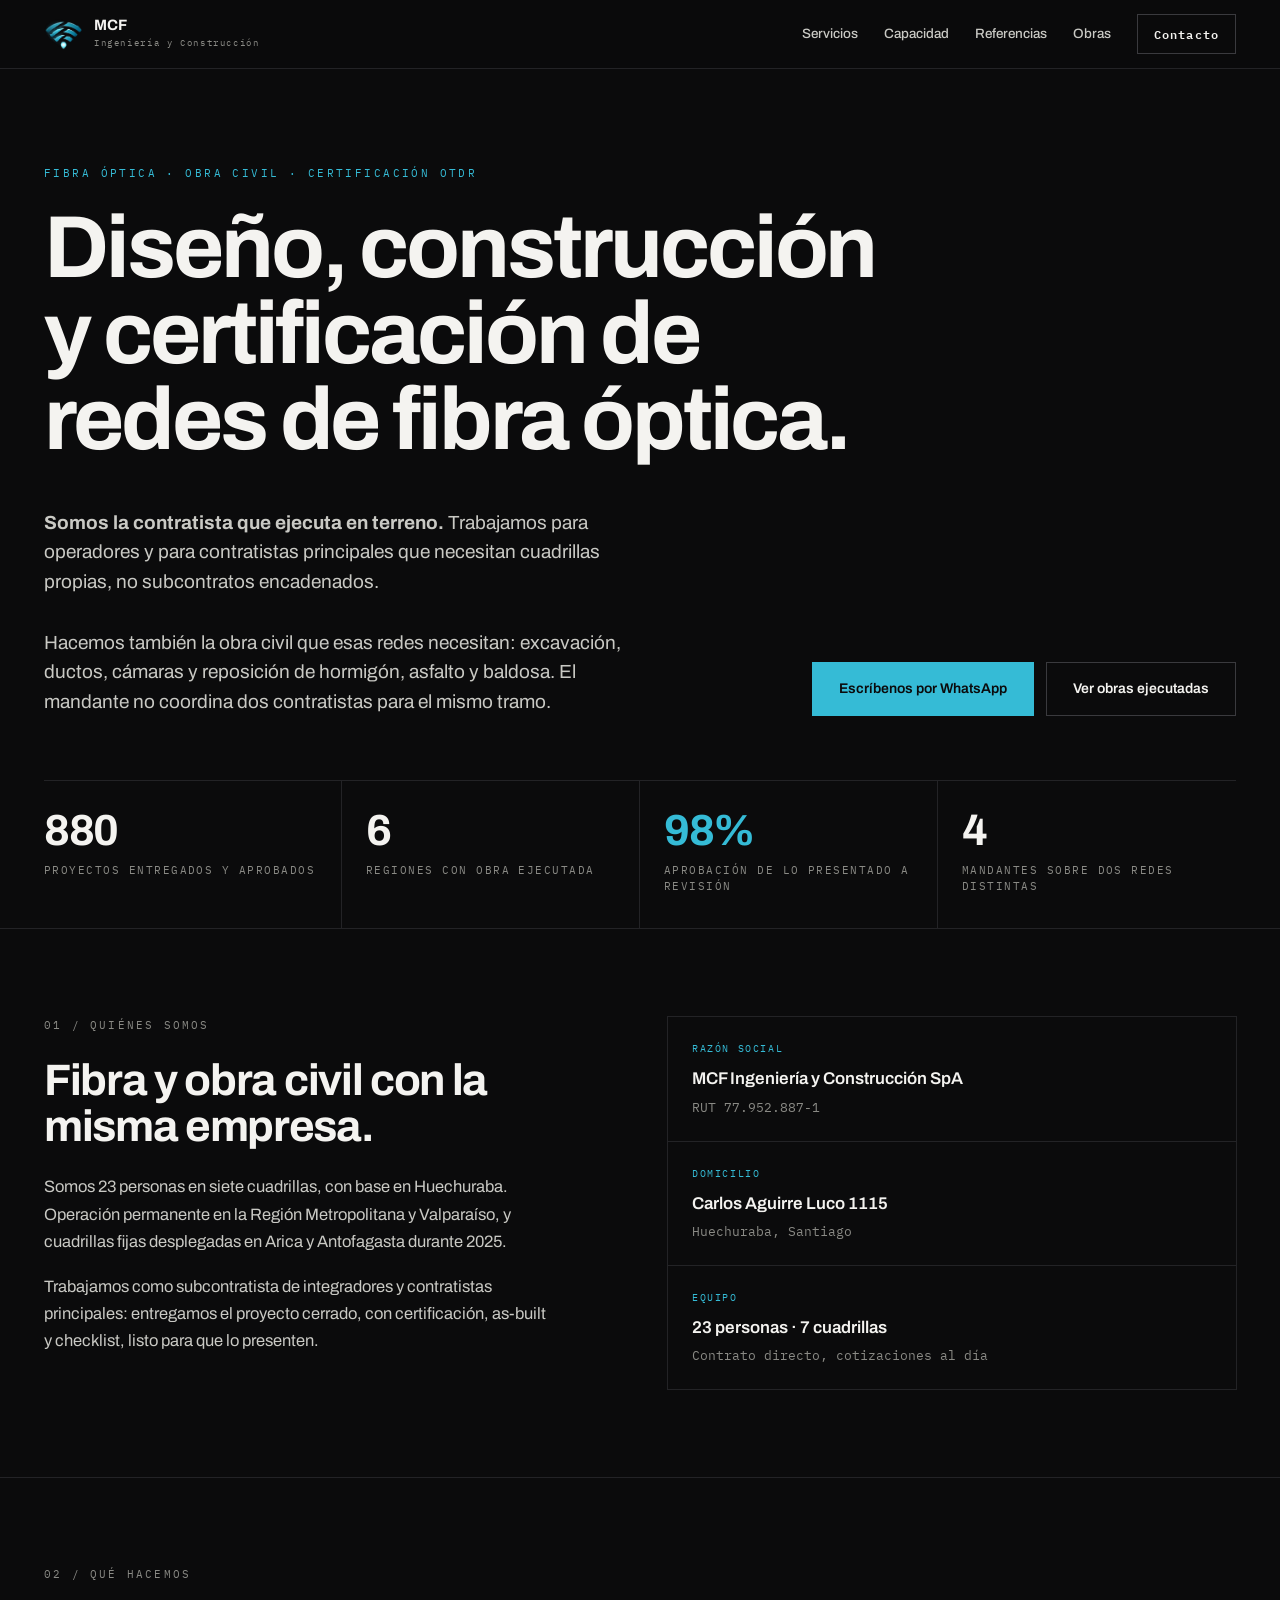
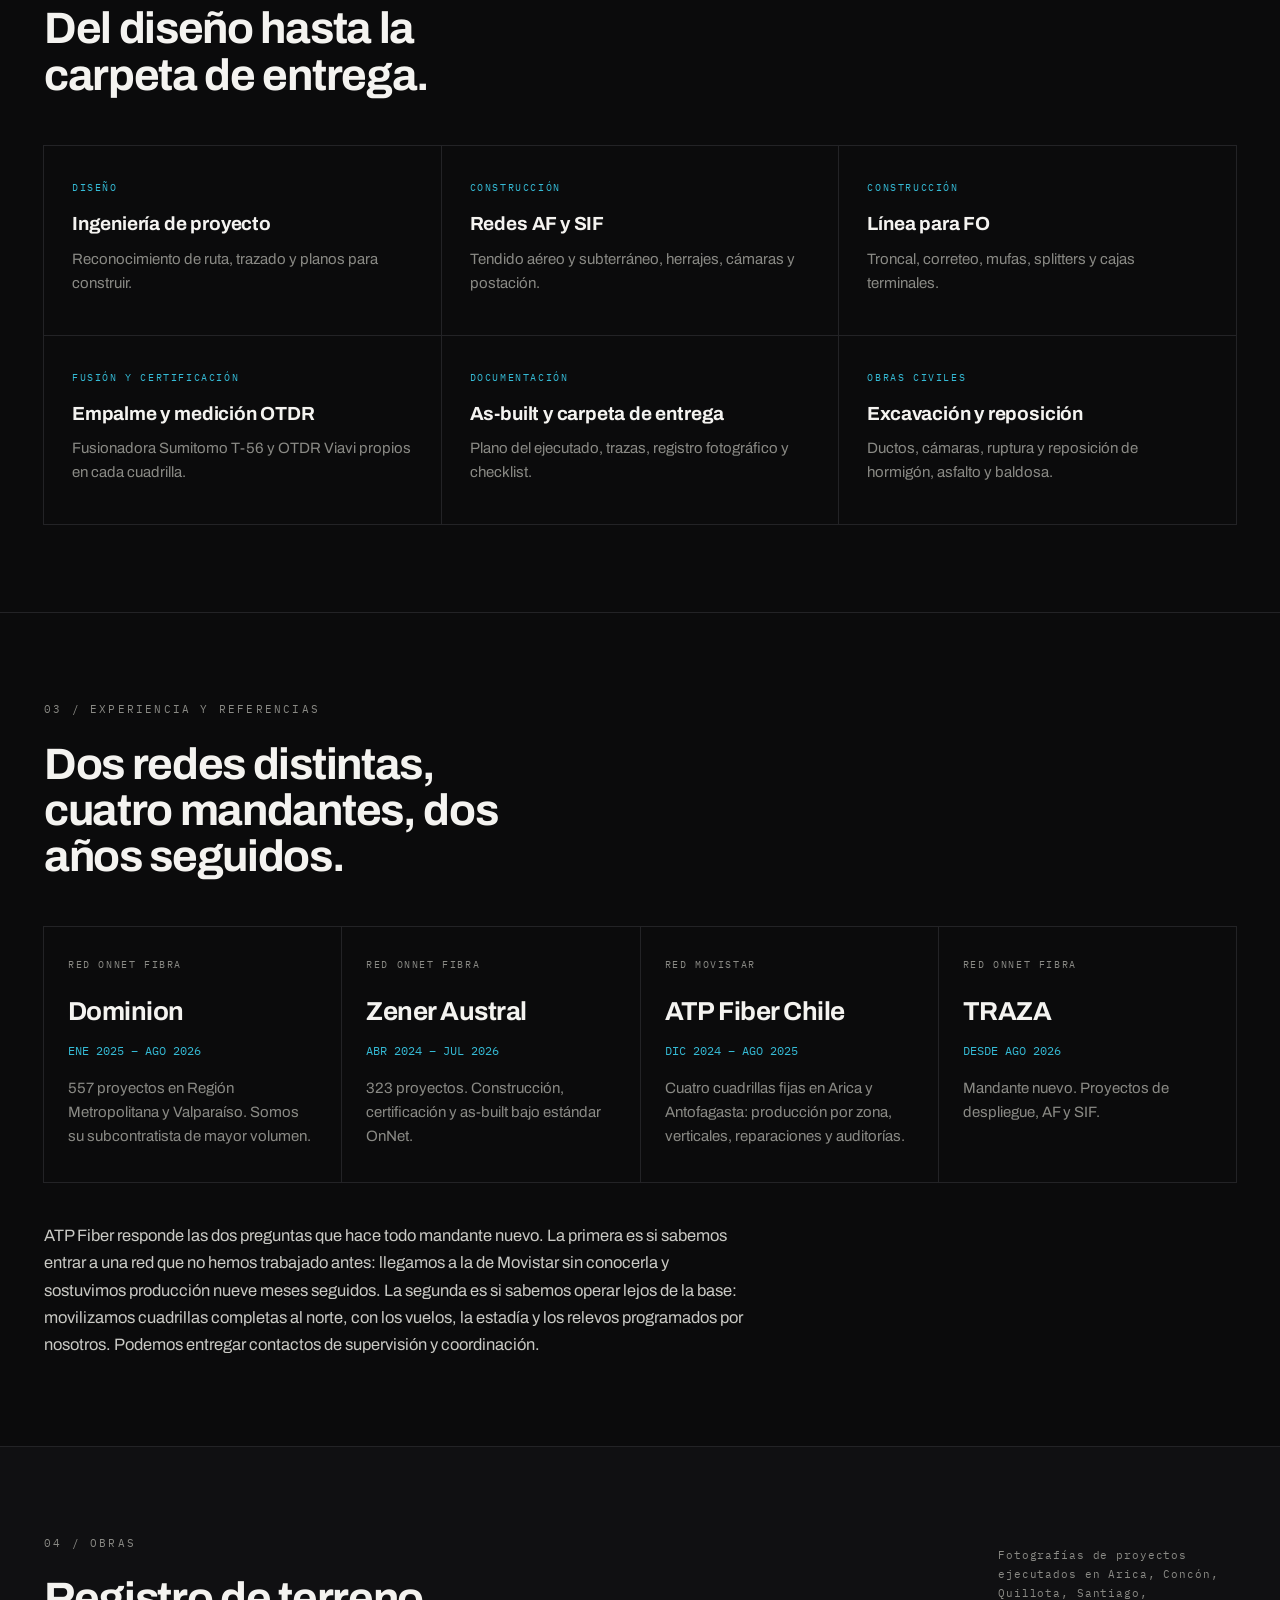
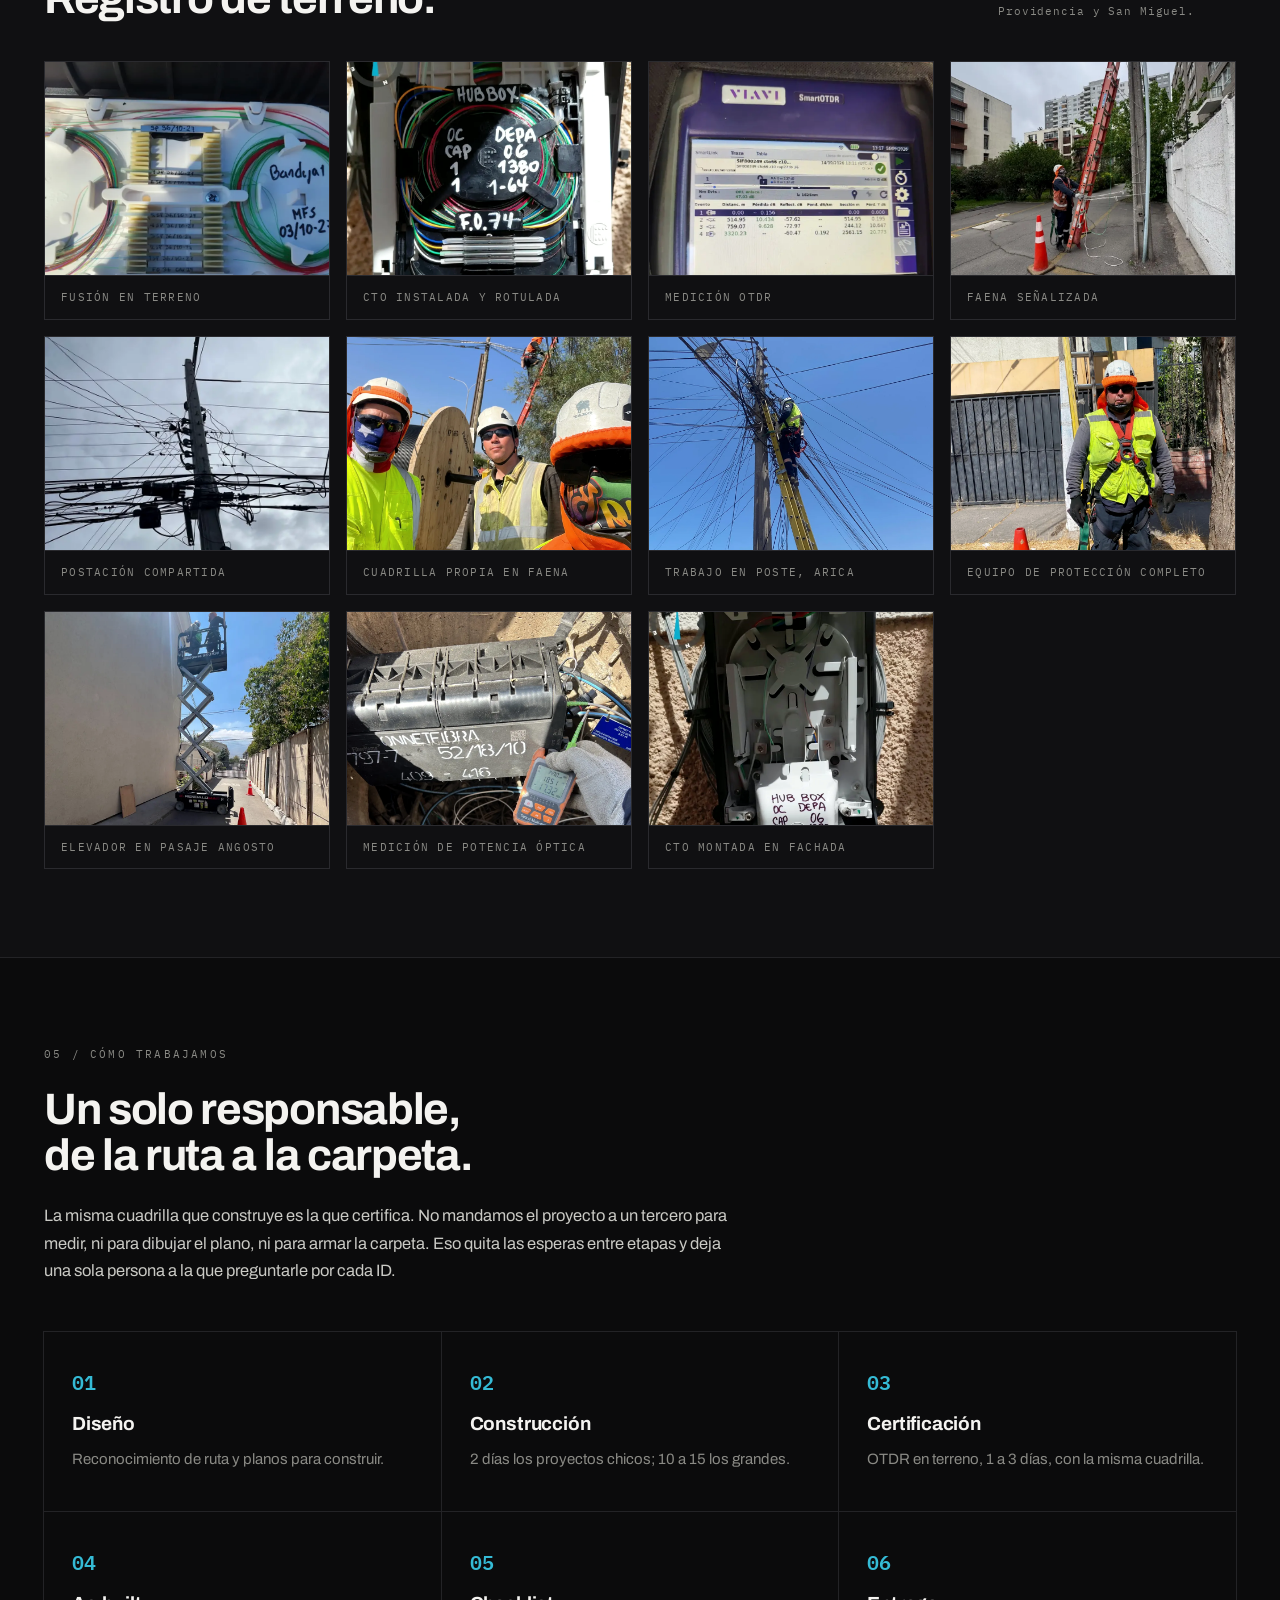
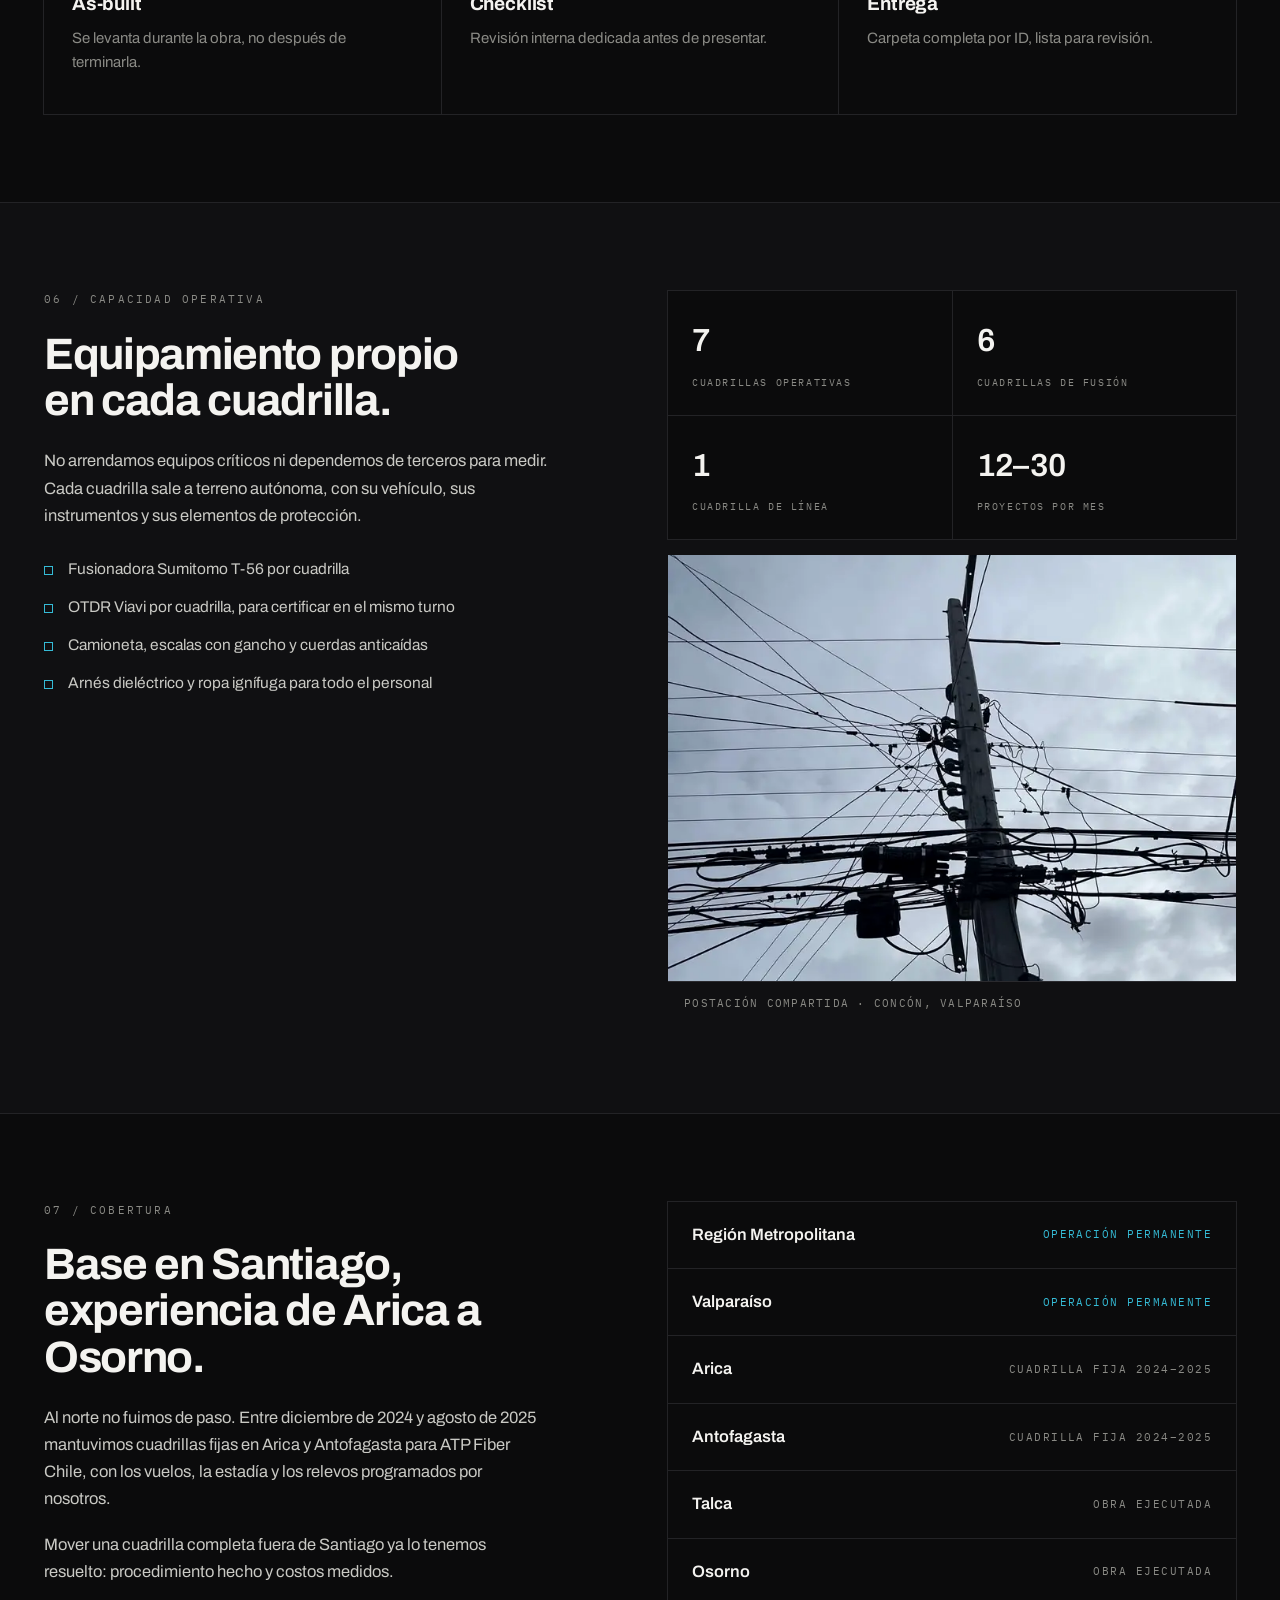
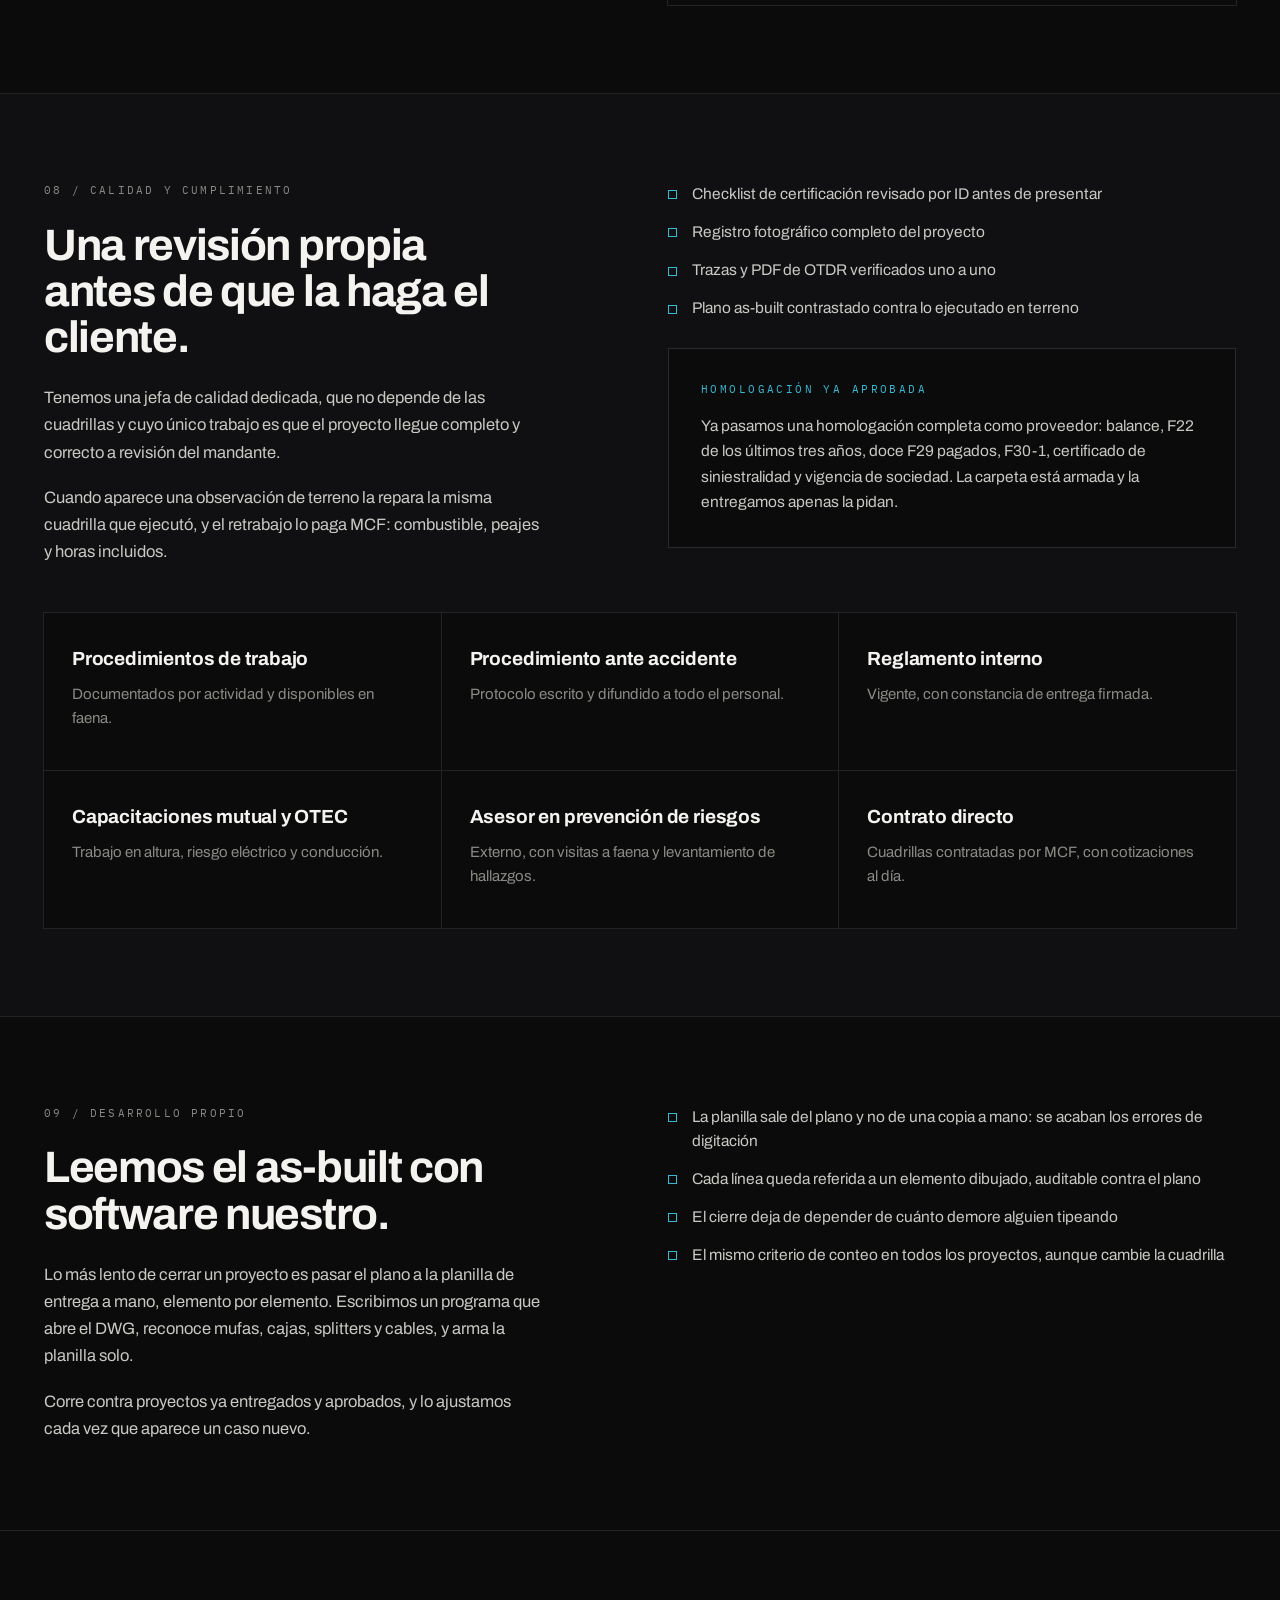
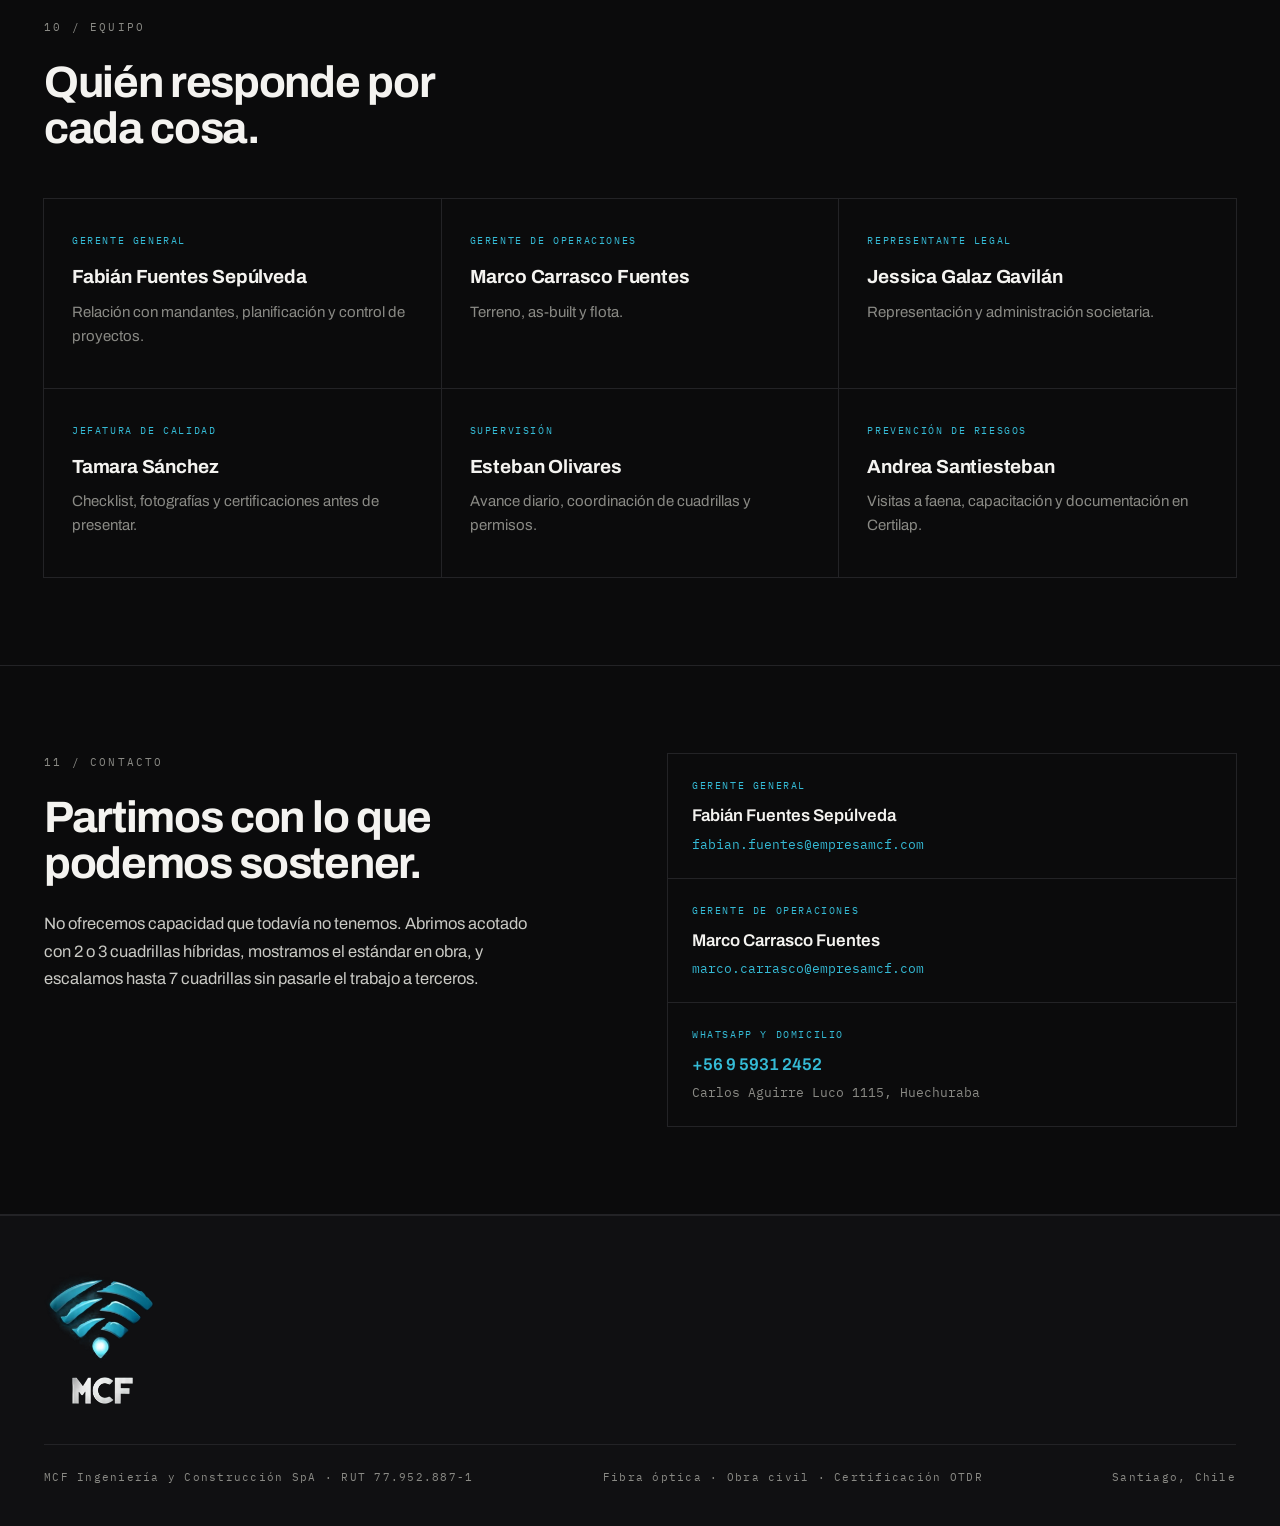
==== anterior/index.html @ 1790349b "La propuesta clara pasa a ser la portada Fabian la eligio y pidio dejarla operativa en Vercel.  - in" ====
<!DOCTYPE html>
<html lang="es-CL">
<head>
<meta charset="utf-8">
<meta name="viewport" content="width=device-width, initial-scale=1">

<title>MCF — Portada anterior (versión oscura)</title>
<meta name="description" content="Contratista de fibra óptica y obra civil en Chile. Diseño, construcción AF y SIF, certificación OTDR y as-built. 880 proyectos entregados y aprobados entre Arica y Osorno.">

<meta name="robots" content="noindex, nofollow">
<meta name="theme-color" content="#0B0B0C">

<link rel="icon" href="../img/favicon.ico" sizes="any">
<link rel="apple-touch-icon" href="../img/apple-touch-icon.png">
<link rel="preload" as="font" type="font/woff2" href="../fonts/archivo-65449f16.woff2" crossorigin>
<link rel="stylesheet" href="../css/estilo.css">

<meta property="og:type" content="website">
<meta property="og:site_name" content="MCF Ingeniería y Construcción SpA">
<meta property="og:title" content="MCF Ingeniería y Construcción SpA — Fibra óptica y obra civil">
<meta property="og:description" content="Diseño, construcción, certificación OTDR y obra civil para redes de fibra óptica. 880 proyectos entregados y aprobados.">
<!-- og:url y og:image apuntan a la direccion que de verdad responde hoy.
       Cuando empresamcf.com este en linea, cambiar estas dos por el dominio
       propio; el canonical de arriba ya apunta ahi y no se toca. -->
  <meta property="og:url" content="https://mcf-sitio-web.vercel.app/">
<meta property="og:image" content="https://mcf-sitio-web.vercel.app/img/og-portada.jpg">
<meta property="og:image:width" content="1200">
<meta property="og:image:height" content="630">
<meta property="og:locale" content="es_CL">
<meta name="twitter:card" content="summary_large_image">

<script type="application/ld+json">
{
  "@context": "https://schema.org",
  "@type": "Organization",
  "name": "MCF Ingeniería y Construcción SpA",
  "url": "https://empresamcf.com/",
  "logo": "https://empresamcf.com/img/mcf-logo.png",
  "image": "https://empresamcf.com/img/og-portada.jpg",
  "email": "fabian.fuentes@empresamcf.com",
  "telephone": "+56959312452",
  "taxID": "77.952.887-1",
  "numberOfEmployees": { "@type": "QuantitativeValue", "value": 23 },
  "address": {
    "@type": "PostalAddress",
    "streetAddress": "Carlos Aguirre Luco 1115",
    "addressLocality": "Huechuraba",
    "addressRegion": "Región Metropolitana",
    "addressCountry": "CL"
  },
  "areaServed": "Chile",
  "description": "Contratista de planta externa: diseño, construcción AF y SIF, fusión y certificación OTDR, as-built y obras civiles para redes de fibra óptica."
}
</script>
</head>
<body>

<header class="barra">
  <div class="env">
    <a class="marca" href="#top">
      <picture>
        <source srcset="../img/mcf-simbolo.webp" type="image/webp">
        <img src="../img/mcf-simbolo.png" alt="" width="38" height="38">
      </picture>
      <span>
        <b>MCF</b>
        <i>Ingeniería y Construcción</i>
      </span>
    </a>
    <button class="abrir-menu" id="btn-menu" aria-expanded="false" aria-controls="menu">Menú</button>
    <nav class="menu" id="menu">
      <a href="#servicios">Servicios</a>
      <a href="#capacidad">Capacidad</a>
      <a href="#referencias">Referencias</a>
      <a href="#obras">Obras</a>
      <a class="cta" href="#contacto">Contacto</a>
    </nav>
  </div>
</header>

<main>

  <!-- ============ PORTADA ============ -->
  <section class="seccion portada" id="top">
    <div class="env">
      <span class="eyebrow acento">Fibra óptica · Obra civil · Certificación OTDR</span>
      <h1>Diseño, construcción y certificación de redes de fibra óptica.</h1>

      <div class="bajada">
        <p><b>Somos la contratista que ejecuta en terreno.</b> Trabajamos para operadores y para contratistas principales que necesitan cuadrillas propias, no subcontratos encadenados.</p>
        <p>Hacemos también la obra civil que esas redes necesitan: excavación, ductos, cámaras y reposición de hormigón, asfalto y baldosa. El mandante no coordina dos contratistas para el mismo tramo.</p>
        <div class="acciones">
          <a class="boton lleno" href="https://wa.me/56959312452?text=Hola%2C%20escribo%20desde%20el%20sitio%20de%20MCF.%20Quiero%20consultar%20por%20disponibilidad%20de%20cuadrillas." rel="noopener">Escríbenos por WhatsApp</a>
          <a class="boton" href="#obras">Ver obras ejecutadas</a>
        </div>
      </div>

      <div class="cifras">
        <div>
          <b>880</b>
          <small>Proyectos entregados y aprobados</small>
        </div>
        <div>
          <b>6</b>
          <small>Regiones con obra ejecutada</small>
        </div>
        <div>
          <b class="acento">98%</b>
          <small>Aprobación de lo presentado a revisión</small>
        </div>
        <div>
          <b>4</b>
          <small>Mandantes sobre dos redes distintas</small>
        </div>
      </div>
    </div>
  </section>

  <!-- ============ 01 QUIÉNES SOMOS ============ -->
  <section class="seccion" id="quienes">
    <div class="env dos-col">
      <div>
        <span class="eyebrow">01 / Quiénes somos</span>
        <h2>Fibra y obra civil con la misma empresa.</h2>
        <p style="margin-top:24px">Somos 23 personas en siete cuadrillas, con base en Huechuraba. Operación permanente en la Región Metropolitana y Valparaíso, y cuadrillas fijas desplegadas en Arica y Antofagasta durante 2025.</p>
        <p>Trabajamos como subcontratista de integradores y contratistas principales: entregamos el proyecto cerrado, con certificación, as-built y checklist, listo para que lo presenten.</p>
      </div>
      <div class="fichas">
        <div>
          <span class="rot">Razón social</span>
          <div class="fuerte">MCF Ingeniería y Construcción SpA</div>
          <div class="tenue">RUT 77.952.887-1</div>
        </div>
        <div>
          <span class="rot">Domicilio</span>
          <div class="fuerte">Carlos Aguirre Luco 1115</div>
          <div class="tenue">Huechuraba, Santiago</div>
        </div>
        <div>
          <span class="rot">Equipo</span>
          <div class="fuerte">23 personas · 7 cuadrillas</div>
          <div class="tenue">Contrato directo, cotizaciones al día</div>
        </div>
      </div>
    </div>
  </section>

  <!-- ============ 02 QUÉ HACEMOS ============ -->
  <section class="seccion" id="servicios">
    <div class="env">
      <span class="eyebrow">02 / Qué hacemos</span>
      <h2 style="margin-bottom:48px">Del diseño hasta la carpeta de entrega.</h2>
      <div class="fichas c3">
        <article class="tarjeta">
          <span class="tag">Diseño</span>
          <h3>Ingeniería de proyecto</h3>
          <p>Reconocimiento de ruta, trazado y planos para construir.</p>
        </article>
        <article class="tarjeta">
          <span class="tag">Construcción</span>
          <h3>Redes AF y SIF</h3>
          <p>Tendido aéreo y subterráneo, herrajes, cámaras y postación.</p>
        </article>
        <article class="tarjeta">
          <span class="tag">Construcción</span>
          <h3>Línea para FO</h3>
          <p>Troncal, correteo, mufas, splitters y cajas terminales.</p>
        </article>
        <article class="tarjeta">
          <span class="tag">Fusión y certificación</span>
          <h3>Empalme y medición OTDR</h3>
          <p>Fusionadora Sumitomo T-56 y OTDR Viavi propios en cada cuadrilla.</p>
        </article>
        <article class="tarjeta">
          <span class="tag">Documentación</span>
          <h3>As-built y carpeta de entrega</h3>
          <p>Plano del ejecutado, trazas, registro fotográfico y checklist.</p>
        </article>
        <article class="tarjeta">
          <span class="tag">Obras civiles</span>
          <h3>Excavación y reposición</h3>
          <p>Ductos, cámaras, ruptura y reposición de hormigón, asfalto y baldosa.</p>
        </article>
      </div>
    </div>
  </section>

<section class="seccion referencias" id="referencias">
    <div class="env">
      <span class="eyebrow">03 / Experiencia y referencias</span>
      <h2 style="margin-bottom:48px">Dos redes distintas, cuatro mandantes, dos años seguidos.</h2>

      <div class="fichas c2" style="margin-bottom:40px">
        <article class="tarjeta">
          <span class="red">Red OnNet Fibra</span>
          <div class="nombre">Dominion</div>
          <div class="periodo">ENE 2025 – AGO 2026</div>
          <p>557 proyectos en Región Metropolitana y Valparaíso. Somos su subcontratista de mayor volumen.</p>
        </article>
        <article class="tarjeta">
          <span class="red">Red OnNet Fibra</span>
          <div class="nombre">Zener Austral</div>
          <div class="periodo">ABR 2024 – JUL 2026</div>
          <p>323 proyectos. Construcción, certificación y as-built bajo estándar OnNet.</p>
        </article>
        <article class="tarjeta">
          <span class="red">Red Movistar</span>
          <div class="nombre">ATP Fiber Chile</div>
          <div class="periodo">DIC 2024 – AGO 2025</div>
          <p>Cuatro cuadrillas fijas en Arica y Antofagasta: producción por zona, verticales, reparaciones y auditorías.</p>
        </article>
        <article class="tarjeta">
          <span class="red">Red OnNet Fibra</span>
          <div class="nombre">TRAZA</div>
          <div class="periodo">DESDE AGO 2026</div>
          <p>Mandante nuevo. Proyectos de despliegue, AF y SIF.</p>
        </article>
      </div>

      <p class="ancha">ATP Fiber responde las dos preguntas que hace todo mandante nuevo. La primera es si sabemos entrar a una red que no hemos trabajado antes: llegamos a la de Movistar sin conocerla y sostuvimos producción nueve meses seguidos. La segunda es si sabemos operar lejos de la base: movilizamos cuadrillas completas al norte, con los vuelos, la estadía y los relevos programados por nosotros. Podemos entregar contactos de supervisión y coordinación.</p>
    </div>
  </section>

<section class="seccion tono" id="obras">
    <div class="env">
      <div class="cab-obras">
        <div>
          <span class="eyebrow">04 / Obras</span>
          <h2 style="margin:0">Registro de terreno.</h2>
        </div>
        <p style="font-family:var(--mono);font-size:11px;letter-spacing:.08em;color:var(--tinta-3);max-width:34ch;margin:0;line-height:1.7">Fotografías de proyectos ejecutados en Arica, Concón, Quillota, Santiago, Providencia y San Miguel.</p>
      </div>

      <div class="galeria">
        <figure>
          <picture>
            <source srcset="../img/obra/empalme.webp" type="image/webp">
            <img src="../img/obra/empalme.jpg" width="1280" height="638" loading="lazy"
                 alt="Bandeja de empalme abierta con las fibras ordenadas y cada puerto rotulado">
          </picture>
          <figcaption>Fusión en terreno</figcaption>
        </figure>
        <figure>
          <picture>
            <source srcset="../img/obra/cto.webp" type="image/webp">
            <img src="../img/obra/cto.jpg" width="900" height="870" loading="lazy"
                 alt="Caja terminal óptica abierta con las fibras de colores peinadas y los puertos identificados">
          </picture>
          <figcaption>CTO instalada y rotulada</figcaption>
        </figure>
        <figure>
          <picture>
            <source srcset="../img/obra/otdr.webp" type="image/webp">
            <img src="../img/obra/otdr.jpg" width="880" height="874" loading="lazy"
                 alt="Pantalla del OTDR con la traza del enlace y la tabla de eventos de la medición">
          </picture>
          <figcaption>Medición OTDR</figcaption>
        </figure>
        <figure>
          <picture>
            <source srcset="../img/obra/senalizacion.webp" type="image/webp">
            <img src="../img/obra/senalizacion.jpg" width="900" height="1200" loading="lazy"
                 alt="Escala apoyada en un poste con cono de señalización y el trabajador con casco y ropa reflectante">
          </picture>
          <figcaption>Faena señalizada</figcaption>
        </figure>
        <figure>
          <picture>
            <source srcset="../img/obra/postacion.webp" type="image/webp">
            <img src="../img/obra/postacion.jpg" width="720" height="1002" loading="lazy"
                 alt="Postación compartida con múltiples cables y herrajes, vista desde la base del poste">
          </picture>
          <figcaption>Postación compartida</figcaption>
        </figure>
              <figure>
          <picture>
            <source srcset="../img/obra/cuadrilla.webp" type="image/webp">
            <img src="../img/obra/cuadrilla.jpg" width="1000" height="750" loading="lazy"
                 alt="Cuadrilla de MCF junto al carrete de fibra, con un técnico tendiendo el cable sobre la escala al fondo.">
          </picture>
          <figcaption>Cuadrilla propia en faena</figcaption>
        </figure>
        <figure>
          <picture>
            <source srcset="../img/obra/poste-arica.webp" type="image/webp">
            <img src="../img/obra/poste-arica.jpg" width="1200" height="800" loading="lazy"
                 alt="Técnico trabajando sobre una escala apoyada en un poste de distribución, en una calle de Arica.">
          </picture>
          <figcaption>Trabajo en poste, Arica</figcaption>
        </figure>
        <figure>
          <picture>
            <source srcset="../img/obra/arnes.webp" type="image/webp">
            <img src="../img/obra/arnes.jpg" width="1000" height="750" loading="lazy"
                 alt="Técnico de MCF con casco, legionario, chaleco reflectante y arnés de cuerpo completo antes de subir.">
          </picture>
          <figcaption>Equipo de protección completo</figcaption>
        </figure>
        <figure>
          <picture>
            <source srcset="../img/obra/elevador.webp" type="image/webp">
            <img src="../img/obra/elevador.jpg" width="1000" height="750" loading="lazy"
                 alt="Elevador tijera posicionado en un pasaje angosto, con conos delimitando la zona de trabajo.">
          </picture>
          <figcaption>Elevador en pasaje angosto</figcaption>
        </figure>
        <figure>
          <picture>
            <source srcset="../img/obra/fotometro.webp" type="image/webp">
            <img src="../img/obra/fotometro.jpg" width="1000" height="750" loading="lazy"
                 alt="Medición de potencia óptica con fotómetro sobre una mufa de paso abierta en cámara subterránea.">
          </picture>
          <figcaption>Medición de potencia óptica</figcaption>
        </figure>
        <figure>
          <picture>
            <source srcset="../img/obra/cto-pared.webp" type="image/webp">
            <img src="../img/obra/cto-pared.jpg" width="1000" height="750" loading="lazy"
                 alt="CTO montada en fachada y abierta, con la bandeja de empalme y el splitter rotulados a mano.">
          </picture>
          <figcaption>CTO montada en fachada</figcaption>
        </figure>
</div>
    </div>
  </section>

  <!-- ============ 03 CÓMO TRABAJAMOS ============ -->
  <section class="seccion" id="metodo">
    <div class="env">
      <span class="eyebrow">05 / Cómo trabajamos</span>
      <h2>Un solo responsable, de la ruta a la carpeta.</h2>
      <p class="ancha" style="margin:24px 0 48px">La misma cuadrilla que construye es la que certifica. No mandamos el proyecto a un tercero para medir, ni para dibujar el plano, ni para armar la carpeta. Eso quita las esperas entre etapas y deja una sola persona a la que preguntarle por cada ID.</p>
      <div class="fichas c3">
        <article class="tarjeta">
          <span class="num">01</span>
          <h3>Diseño</h3>
          <p>Reconocimiento de ruta y planos para construir.</p>
        </article>
        <article class="tarjeta">
          <span class="num">02</span>
          <h3>Construcción</h3>
          <p>2 días los proyectos chicos; 10 a 15 los grandes.</p>
        </article>
        <article class="tarjeta">
          <span class="num">03</span>
          <h3>Certificación</h3>
          <p>OTDR en terreno, 1 a 3 días, con la misma cuadrilla.</p>
        </article>
        <article class="tarjeta">
          <span class="num">04</span>
          <h3>As-built</h3>
          <p>Se levanta durante la obra, no después de terminarla.</p>
        </article>
        <article class="tarjeta">
          <span class="num">05</span>
          <h3>Checklist</h3>
          <p>Revisión interna dedicada antes de presentar.</p>
        </article>
        <article class="tarjeta">
          <span class="num">06</span>
          <h3>Entrega</h3>
          <p>Carpeta completa por ID, lista para revisión.</p>
        </article>
      </div>
    </div>
  </section>

  <!-- ============ 04 CAPACIDAD OPERATIVA ============ -->
  <section class="seccion tono" id="capacidad">
    <div class="env dos-col">
      <div>
        <span class="eyebrow">06 / Capacidad operativa</span>
        <h2>Equipamiento propio en cada cuadrilla.</h2>
        <p style="margin:24px 0 28px">No arrendamos equipos críticos ni dependemos de terceros para medir. Cada cuadrilla sale a terreno autónoma, con su vehículo, sus instrumentos y sus elementos de protección.</p>
        <ul class="lista">
          <li>Fusionadora Sumitomo T-56 por cuadrilla</li>
          <li>OTDR Viavi por cuadrilla, para certificar en el mismo turno</li>
          <li>Camioneta, escalas con gancho y cuerdas anticaídas</li>
          <li>Arnés dieléctrico y ropa ignífuga para todo el personal</li>
        </ul>
      </div>
      <div>
        <div class="fichas c2">
          <div>
            <div class="fuerte" style="font-size:32px;margin:0">7</div>
            <span class="rot" style="color:var(--tinta-3);display:block;margin-top:8px">Cuadrillas operativas</span>
          </div>
          <div>
            <div class="fuerte" style="font-size:32px;margin:0">6</div>
            <span class="rot" style="color:var(--tinta-3);display:block;margin-top:8px">Cuadrillas de fusión</span>
          </div>
          <div>
            <div class="fuerte" style="font-size:32px;margin:0">1</div>
            <span class="rot" style="color:var(--tinta-3);display:block;margin-top:8px">Cuadrilla de línea</span>
          </div>
          <div>
            <div class="fuerte" style="font-size:32px;margin:0">12–30</div>
            <span class="rot" style="color:var(--tinta-3);display:block;margin-top:8px">Proyectos por mes</span>
          </div>
        </div>
        <figure class="galeria" style="margin:16px 0 0;display:block">
          <picture>
            <source srcset="../img/obra/postacion.webp" type="image/webp">
            <img src="../img/obra/postacion.jpg" width="720" height="1002" loading="lazy"
                 alt="Poste cargado de cables y herrajes visto desde abajo, con la escala apoyada">
          </picture>
          <figcaption>Postación compartida · Concón, Valparaíso</figcaption>
        </figure>
      </div>
    </div>
  </section>

  <!-- ============ 05 COBERTURA ============ -->
  <section class="seccion" id="cobertura">
    <div class="env dos-col">
      <div>
        <span class="eyebrow">07 / Cobertura</span>
        <h2>Base en Santiago, experiencia de Arica a Osorno.</h2>
        <p style="margin:24px 0 18px">Al norte no fuimos de paso. Entre diciembre de 2024 y agosto de 2025 mantuvimos cuadrillas fijas en Arica y Antofagasta para ATP Fiber Chile, con los vuelos, la estadía y los relevos programados por nosotros.</p>
        <p>Mover una cuadrilla completa fuera de Santiago ya lo tenemos resuelto: procedimiento hecho y costos medidos.</p>
      </div>
      <div class="zonas">
        <div><span class="nom">Región Metropolitana</span><span class="est viva">Operación permanente</span></div>
        <div><span class="nom">Valparaíso</span><span class="est viva">Operación permanente</span></div>
        <div><span class="nom">Arica</span><span class="est">Cuadrilla fija 2024–2025</span></div>
        <div><span class="nom">Antofagasta</span><span class="est">Cuadrilla fija 2024–2025</span></div>
        <div><span class="nom">Talca</span><span class="est">Obra ejecutada</span></div>
        <div><span class="nom">Osorno</span><span class="est">Obra ejecutada</span></div>
      </div>
    </div>
  </section>

  <!-- ============ 06 CALIDAD Y CUMPLIMIENTO ============ -->
  <section class="seccion tono" id="calidad">
    <div class="env">
      <div class="dos-col">
        <div>
          <span class="eyebrow">08 / Calidad y cumplimiento</span>
          <h2>Una revisión propia antes de que la haga el cliente.</h2>
          <p style="margin:24px 0 18px">Tenemos una jefa de calidad dedicada, que no depende de las cuadrillas y cuyo único trabajo es que el proyecto llegue completo y correcto a revisión del mandante.</p>
          <p>Cuando aparece una observación de terreno la repara la misma cuadrilla que ejecutó, y el retrabajo lo paga MCF: combustible, peajes y horas incluidos.</p>
        </div>
        <div>
          <ul class="lista">
            <li>Checklist de certificación revisado por ID antes de presentar</li>
            <li>Registro fotográfico completo del proyecto</li>
            <li>Trazas y PDF de OTDR verificados uno a uno</li>
            <li>Plano as-built contrastado contra lo ejecutado en terreno</li>
          </ul>
          <div class="caja" style="margin-top:28px;background:var(--fondo)">
            <span class="eyebrow acento" style="margin-bottom:14px">Homologación ya aprobada</span>
            <p style="margin:0;font-size:15.5px">Ya pasamos una homologación completa como proveedor: balance, F22 de los últimos tres años, doce F29 pagados, F30-1, certificado de siniestralidad y vigencia de sociedad. La carpeta está armada y la entregamos apenas la pidan.</p>
          </div>
        </div>
      </div>

      <div class="fichas c3" style="margin-top:48px">
        <article class="tarjeta">
          <h3>Procedimientos de trabajo</h3>
          <p>Documentados por actividad y disponibles en faena.</p>
        </article>
        <article class="tarjeta">
          <h3>Procedimiento ante accidente</h3>
          <p>Protocolo escrito y difundido a todo el personal.</p>
        </article>
        <article class="tarjeta">
          <h3>Reglamento interno</h3>
          <p>Vigente, con constancia de entrega firmada.</p>
        </article>
        <article class="tarjeta">
          <h3>Capacitaciones mutual y OTEC</h3>
          <p>Trabajo en altura, riesgo eléctrico y conducción.</p>
        </article>
        <article class="tarjeta">
          <h3>Asesor en prevención de riesgos</h3>
          <p>Externo, con visitas a faena y levantamiento de hallazgos.</p>
        </article>
        <article class="tarjeta">
          <h3>Contrato directo</h3>
          <p>Cuadrillas contratadas por MCF, con cotizaciones al día.</p>
        </article>
      </div>
    </div>
  </section>

  <!-- ============ 07 DESARROLLO PROPIO ============ -->
  <section class="seccion" id="software">
    <div class="env dos-col">
      <div>
        <span class="eyebrow">09 / Desarrollo propio</span>
        <h2>Leemos el as-built con software nuestro.</h2>
        <p style="margin:24px 0 18px">Lo más lento de cerrar un proyecto es pasar el plano a la planilla de entrega a mano, elemento por elemento. Escribimos un programa que abre el DWG, reconoce mufas, cajas, splitters y cables, y arma la planilla solo.</p>
        <p>Corre contra proyectos ya entregados y aprobados, y lo ajustamos cada vez que aparece un caso nuevo.</p>
      </div>
      <div>
        <ul class="lista">
          <li>La planilla sale del plano y no de una copia a mano: se acaban los errores de digitación</li>
          <li>Cada línea queda referida a un elemento dibujado, auditable contra el plano</li>
          <li>El cierre deja de depender de cuánto demore alguien tipeando</li>
          <li>El mismo criterio de conteo en todos los proyectos, aunque cambie la cuadrilla</li>
        </ul>
      </div>
    </div>
  </section>

  <!-- ============ 08 EXPERIENCIA Y REFERENCIAS ============ -->
    <!-- ============ 09 OBRAS ============ -->
    <!-- ============ 10 EQUIPO ============ -->
  <section class="seccion" id="equipo">
    <div class="env">
      <span class="eyebrow">10 / Equipo</span>
      <h2 style="margin-bottom:48px">Quién responde por cada cosa.</h2>
      <div class="fichas c3">
        <article class="tarjeta">
          <span class="tag">Gerente general</span>
          <h3>Fabián Fuentes Sepúlveda</h3>
          <p>Relación con mandantes, planificación y control de proyectos.</p>
        </article>
        <article class="tarjeta">
          <span class="tag">Gerente de operaciones</span>
          <h3>Marco Carrasco Fuentes</h3>
          <p>Terreno, as-built y flota.</p>
        </article>
        <article class="tarjeta">
          <span class="tag">Representante legal</span>
          <h3>Jessica Galaz Gavilán</h3>
          <p>Representación y administración societaria.</p>
        </article>
        <article class="tarjeta">
          <span class="tag">Jefatura de calidad</span>
          <h3>Tamara Sánchez</h3>
          <p>Checklist, fotografías y certificaciones antes de presentar.</p>
        </article>
        <article class="tarjeta">
          <span class="tag">Supervisión</span>
          <h3>Esteban Olivares</h3>
          <p>Avance diario, coordinación de cuadrillas y permisos.</p>
        </article>
        <article class="tarjeta">
          <span class="tag">Prevención de riesgos</span>
          <h3>Andrea Santiesteban</h3>
          <p>Visitas a faena, capacitación y documentación en Certilap.</p>
        </article>
      </div>
    </div>
  </section>

  <!-- ============ 11 CONTACTO ============ -->
  <section class="seccion" id="contacto">
    <div class="env">
      <div class="dos-col">
        <div>
          <span class="eyebrow">11 / Contacto</span>
          <h2>Partimos con lo que podemos sostener.</h2>
          <p style="margin:24px 0 0">No ofrecemos capacidad que todavía no tenemos. Abrimos acotado con 2 o 3 cuadrillas híbridas, mostramos el estándar en obra, y escalamos hasta 7 cuadrillas sin pasarle el trabajo a terceros.</p>
        </div>
        <div class="fichas">
          <div>
            <span class="rot">Gerente general</span>
            <div class="fuerte">Fabián Fuentes Sepúlveda</div>
            <div class="tenue"><a href="mailto:fabian.fuentes@empresamcf.com">fabian.fuentes@empresamcf.com</a></div>
          </div>
          <div>
            <span class="rot">Gerente de operaciones</span>
            <div class="fuerte">Marco Carrasco Fuentes</div>
            <div class="tenue"><a href="mailto:marco.carrasco@empresamcf.com">marco.carrasco@empresamcf.com</a></div>
          </div>
          <div>
            <span class="rot">WhatsApp y domicilio</span>
            <div class="fuerte"><a href="https://wa.me/56959312452?text=Hola%2C%20escribo%20desde%20el%20sitio%20de%20MCF.%20Quiero%20consultar%20por%20disponibilidad%20de%20cuadrillas." rel="noopener">+56 9 5931 2452</a></div>
            <div class="tenue">Carlos Aguirre Luco 1115, Huechuraba</div>
          </div>
        </div>
      </div>
    </div>
  </section>

</main>

<footer class="pie">
  <div class="env">
    <picture>
      <source srcset="../img/mcf-logo.webp" type="image/webp">
      <img src="../img/mcf-logo.png" alt="MCF Ingeniería y Construcción SpA" width="110">
    </picture>
    <div class="pie-fin">
      <span>MCF Ingeniería y Construcción SpA · RUT 77.952.887-1</span>
      <span>Fibra óptica · Obra civil · Certificación OTDR</span>
      <span>Santiago, Chile</span>
    </div>
  </div>
</footer>

<script src="../js/sitio.js"></script>
</body>
</html>
---- css/estilo.css ----
@import url("tipografias.css");

/* ------------------------------------------------------------------
   MCF Ingenieria y Construccion SpA
   Diseno de la WEB 2, reescrito en HTML y CSS editables.

   El acento es el cian del logo. Si alguna vez se quiere volver al
   naranja original de la WEB 2, se cambia SOLO esta linea:
       --acento: #E8541F;  --acento-cl: #FF7A45;
   ------------------------------------------------------------------ */

:root {
  --fondo:     #0B0B0C;
  --fondo-2:   #101012;
  --fondo-3:   #1A1A1D;
  --tinta:     #F4F3F0;
  --tinta-2:   #C9C9C4;
  --tinta-3:   #8A8A85;
  --linea:     #232326;
  --linea-2:   #2A2A2E;
  --linea-3:   #3A3A3E;

  --acento:    #35BBD6;
  --acento-cl: #7FDCEC;

  --display: 'Archivo', 'Helvetica Neue', Helvetica, Arial, sans-serif;
  --mono:    'IBM Plex Mono', 'Consolas', monospace;

  --ancho: 1240px;
}

* { box-sizing: border-box; }
html { scroll-behavior: smooth; scroll-padding-top: 80px; }

body {
  margin: 0;
  background: var(--fondo);
  color: var(--tinta);
  font-family: var(--display);
  font-size: 16px;
  line-height: 1.6;
  overflow-x: hidden;
  -webkit-font-smoothing: antialiased;
}

/* height:auto es obligatorio: sin eso el atributo height="..." del HTML gana
   y las reglas de aspect-ratio de la galeria no se aplican. */
img { max-width: 100%; height: auto; display: block; }
a { color: var(--acento); text-decoration: none; }
a:hover { color: var(--acento-cl); }
::selection { background: var(--acento); color: var(--fondo); }

.env { max-width: var(--ancho); margin: 0 auto; padding: 0 24px; }

/* ---------- tipografia comun ---------- */

.eyebrow {
  font-family: var(--mono);
  font-size: 11px;
  letter-spacing: .2em;
  color: var(--tinta-3);
  margin-bottom: 22px;
  display: block;
  text-transform: uppercase;
}
.eyebrow.acento { color: var(--acento); letter-spacing: .22em; }

h1, h2, h3 { font-weight: 700; margin: 0; letter-spacing: -.03em; }
h1 { font-size: clamp(40px, 7.2vw, 88px); line-height: .98; letter-spacing: -.035em; max-width: 16ch; text-wrap: balance; }
h2 { font-size: clamp(28px, 3.6vw, 44px); line-height: 1.05; max-width: 18ch; }
h3 { font-size: 17px; line-height: 1.3; letter-spacing: -.01em; }

p { margin: 0 0 18px; color: var(--tinta-2); font-size: 16.5px; line-height: 1.65; max-width: 56ch; }
p:last-child { margin-bottom: 0; }
p.ancha { max-width: 78ch; }

.seccion { border-bottom: 1px solid var(--linea); }
.seccion > .env { padding-top: 88px; padding-bottom: 88px; }
.seccion.tono { background: var(--fondo-2); }

/* ---------- barra superior ---------- */

.barra {
  position: sticky; top: 0; z-index: 50;
  background: rgba(11, 11, 12, .92);
  backdrop-filter: blur(10px);
  border-bottom: 1px solid var(--linea);
}
.barra .env {
  padding-top: 14px; padding-bottom: 14px;
  display: flex; align-items: center; gap: 24px; justify-content: space-between;
}
.marca { display: flex; align-items: center; gap: 12px; color: var(--tinta); flex: none; }
.marca:hover { color: var(--tinta); }
.marca img { width: 38px; }
.marca b { display: block; font-weight: 700; font-size: 15px; letter-spacing: .01em; line-height: 1.05; }
.marca i {
  display: block; font-family: var(--mono); font-size: 9px; font-style: normal;
  letter-spacing: .18em; color: var(--tinta-3); margin-top: 2px;
}

nav.menu { display: flex; align-items: center; gap: 26px; flex-wrap: wrap; justify-content: flex-end; }
nav.menu a { color: var(--tinta-2); font-size: 13.5px; font-weight: 500; }
nav.menu a:hover { color: var(--tinta); }
nav.menu a.cta {
  border: 1px solid var(--linea-3); color: var(--tinta);
  font-family: var(--mono); font-size: 11.5px; font-weight: 600;
  letter-spacing: .1em; padding: 10px 16px;
}
nav.menu a.cta:hover { border-color: var(--tinta); background: var(--fondo-3); color: var(--tinta); }

.abrir-menu { display: none; }

/* ---------- botones ---------- */

.boton {
  display: inline-block; font-weight: 600; font-size: 14px;
  padding: 15px 26px; border: 1px solid var(--linea-3); color: var(--tinta);
  background: none; cursor: pointer; font-family: inherit;
}
.boton:hover { border-color: var(--tinta); color: var(--tinta); }
.boton.lleno { background: var(--acento); border-color: var(--acento); color: var(--fondo); }
.boton.lleno:hover { background: var(--acento-cl); border-color: var(--acento-cl); color: var(--fondo); }

/* ---------- portada ---------- */

.portada > .env { padding-top: 96px; padding-bottom: 0; }
.portada .bajada {
  display: flex; flex-wrap: wrap; gap: 32px;
  align-items: flex-end; justify-content: space-between; margin-top: 44px;
}
.portada .bajada p { font-size: clamp(16px, 1.6vw, 19px); line-height: 1.55; max-width: 54ch; margin: 0; }
.portada .acciones { display: flex; gap: 12px; flex-wrap: wrap; }

/* ---------- fila de cifras ---------- */

.cifras {
  display: grid; grid-template-columns: repeat(auto-fit, minmax(170px, 1fr));
  border-top: 1px solid var(--linea); margin-top: 64px;
}
.cifras > div { padding: 28px 24px 34px; border-right: 1px solid var(--linea); }
.cifras > div:first-child { padding-left: 0; }
.cifras > div:last-child { border-right: 0; padding-right: 0; }
.cifras b {
  display: block; font-size: clamp(32px, 3.4vw, 44px); font-weight: 700;
  letter-spacing: -.03em; line-height: 1;
}
.cifras b.acento { color: var(--acento); }
.cifras small {
  display: block; font-family: var(--mono); font-size: 10.5px;
  letter-spacing: .14em; color: var(--tinta-3); margin-top: 10px; line-height: 1.5;
  text-transform: uppercase;
}

/* ---------- rejillas ---------- */

.dos-col { display: grid; grid-template-columns: repeat(auto-fit, minmax(300px, 1fr)); gap: 56px; }
.dos-col.ajustada { gap: 40px; }

/* Rejilla de fichas separadas por un hilo de 1px.
   El hilo lo dibuja cada ficha con box-shadow, NO el fondo del contenedor:
   si no, cuando la ultima fila queda incompleta ese fondo asoma y se ven
   rectangulos grises donde no hay nada. */
.fichas {
  display: grid; gap: 1px; align-content: start;
}
.fichas.c2 { grid-template-columns: repeat(auto-fit, minmax(280px, 1fr)); }
/* 300px y no 260: con 260 caben 4 columnas y las rejillas de seis fichas
   quedan 4+2, con la ultima fila coja. Con 300 van 3, 2 o 1 columnas, y
   seis se reparte exacto en las tres. */
.fichas.c3 { grid-template-columns: repeat(auto-fit, minmax(300px, 1fr)); }
.fichas > * {
  background: var(--fondo); padding: 24px;
  box-shadow: 0 0 0 1px var(--linea);
}
.fichas .rot {
  font-family: var(--mono); font-size: 10px; letter-spacing: .16em; color: var(--acento);
  text-transform: uppercase; display: block;
}
.fichas .fuerte { font-size: 17px; font-weight: 600; margin-top: 8px; }
.fichas .tenue { font-family: var(--mono); font-size: 12.5px; color: var(--tinta-3); margin-top: 4px; }

/* tarjetas de servicio / ciclo / equipo */
.tarjeta { background: var(--fondo); padding: 34px 28px 40px; }
.tarjeta .tag {
  font-family: var(--mono); font-size: 10px; letter-spacing: .16em;
  color: var(--acento); display: block; margin-bottom: 16px;
  text-transform: uppercase;
}
.tarjeta h3 { margin-bottom: 10px; font-size: 19px; }
.tarjeta p { font-size: 15px; line-height: 1.6; color: var(--tinta-3); margin: 0; }
.tarjeta .num {
  font-family: var(--mono); font-size: 20px; font-weight: 600;
  color: var(--acento); display: block; margin-bottom: 14px;
}

/* ---------- listas ---------- */

ul.lista { list-style: none; margin: 0; padding: 0; }
ul.lista li {
  position: relative; padding-left: 24px; margin-bottom: 14px;
  color: var(--tinta-2); font-size: 15.5px; line-height: 1.55;
}
ul.lista li::before {
  content: ""; position: absolute; left: 0; top: .55em;
  width: 7px; height: 7px; border: 1px solid var(--acento);
}

/* ---------- cobertura ---------- */

.zonas { display: grid; gap: 1px; }
.zonas > div {
  background: var(--fondo); padding: 20px 24px;
  box-shadow: 0 0 0 1px var(--linea);
  display: flex; align-items: center; gap: 16px; justify-content: space-between; flex-wrap: wrap;
}
.zonas .nom { font-size: 16.5px; font-weight: 600; }
.zonas .est {
  font-family: var(--mono); font-size: 10.5px; letter-spacing: .14em;
  color: var(--tinta-3); text-transform: uppercase;
}
.zonas .est.viva { color: var(--acento); }

/* ---------- referencias ---------- */

/* cuatro mandantes: que quepan en una sola fila y no quede un hueco */
.referencias .fichas { grid-template-columns: repeat(auto-fit, minmax(215px, 1fr)); }
.referencias .tarjeta { padding: 30px 24px 34px; }

.referencias .tarjeta .red {
  font-family: var(--mono); font-size: 10px; letter-spacing: .16em;
  color: var(--tinta-3); display: block; margin-bottom: 18px;
  text-transform: uppercase;
}
.referencias .tarjeta .nombre {
  font-size: 26px; font-weight: 700; letter-spacing: -.02em; margin-bottom: 8px;
}
.referencias .tarjeta .periodo {
  font-family: var(--mono); font-size: 12px; color: var(--acento); margin-bottom: 16px;
}

/* ---------- obras: la galeria de fotos ---------- */

.cab-obras {
  display: flex; flex-wrap: wrap; gap: 24px;
  justify-content: space-between; align-items: flex-end; margin-bottom: 40px;
}
.galeria { display: grid; grid-template-columns: repeat(auto-fit, minmax(240px, 1fr)); gap: 16px; }
.galeria figure { margin: 0; border: 1px solid var(--linea-2); background: var(--fondo-2); }
.galeria img {
  width: 100%; aspect-ratio: 4 / 3; object-fit: cover;
  filter: saturate(.92) contrast(1.02);
}
.galeria figcaption {
  font-family: var(--mono); font-size: 10.5px; letter-spacing: .12em;
  color: var(--tinta-3); padding: 13px 16px; border-top: 1px solid var(--linea-2);
  text-transform: uppercase;
}

/* ---------- formulario ----------
   La seccion "Trabaja con nosotros" se saco el 2026-10-06; vuelve mas
   adelante. Estos estilos quedan listos para cuando se reponga. */

.caja {
  border: 1px solid var(--linea-2); background: var(--fondo-2); padding: 32px;
}
.campo { margin-bottom: 20px; }
.campo > label {
  display: block; font-family: var(--mono); font-size: 10px;
  letter-spacing: .16em; color: var(--tinta-3); margin-bottom: 8px; text-transform: uppercase;
}
.campo input[type="text"],
.campo input[type="tel"],
.campo input[type="email"],
.campo select,
.campo textarea {
  width: 100%; background: var(--fondo); color: var(--tinta);
  border: 1px solid var(--linea-2); padding: 13px 14px;
  font-family: inherit; font-size: 15px;
}
.campo input:focus, .campo select:focus, .campo textarea:focus {
  outline: none; border-color: var(--acento);
}
.campo textarea { min-height: 96px; resize: vertical; }

.opciones { display: flex; flex-wrap: wrap; gap: 8px; }
.opciones label {
  position: relative; display: inline-block;
  font-family: var(--mono); font-size: 11.5px; letter-spacing: .1em;
  border: 1px solid var(--linea-2); color: var(--tinta-2);
  padding: 10px 15px; cursor: pointer; text-transform: uppercase;
}
/* el radio real queda invisible pero sigue existiendo para el teclado
   y para los lectores de pantalla: nada de display:none */
.opciones input {
  position: absolute; inset: 0; width: 100%; height: 100%;
  margin: 0; opacity: 0; cursor: pointer;
}
.opciones label:has(input:checked) {
  background: var(--acento); border-color: var(--acento); color: var(--fondo);
}
.opciones label:has(input:focus-visible) { outline: 2px solid var(--acento); outline-offset: 2px; }

.aviso {
  font-family: var(--mono); font-size: 11px; letter-spacing: .08em;
  color: var(--tinta-3); line-height: 1.6; margin-top: 14px;
}
.aviso.error { color: #FF8A6B; }

/* ---------- pie ---------- */

.pie { background: var(--fondo-2); border-top: 1px solid var(--linea); }
.pie .env { padding-top: 56px; padding-bottom: 40px; }
.pie-fin {
  border-top: 1px solid var(--linea); margin-top: 40px; padding-top: 24px;
  display: flex; flex-wrap: wrap; gap: 16px; justify-content: space-between;
  font-family: var(--mono); font-size: 10.5px; letter-spacing: .12em; color: var(--tinta-3);
}

/* ---------- responsive ---------- */

@media (max-width: 900px) {
  .seccion > .env { padding-top: 56px; padding-bottom: 56px; }
  .portada > .env { padding-top: 56px; }
  .dos-col { gap: 40px; }
  .cifras { grid-template-columns: 1fr 1fr; margin-top: 44px; }
  .cifras > div { padding: 22px 18px 26px; }
  .cifras > div:nth-child(odd) { padding-left: 0; }
  .cifras > div:nth-child(even) { border-right: 0; padding-right: 0; }
  .cifras > div:nth-child(n+3) { border-top: 1px solid var(--linea); }
  .caja { padding: 22px; }

  nav.menu {
    position: fixed; inset: 69px 0 auto 0;
    background: var(--fondo); border-bottom: 1px solid var(--linea);
    flex-direction: column; align-items: stretch; gap: 0;
    padding: 8px 24px 24px;
  }
  nav.menu[hidden] { display: none; }
  nav.menu a { padding: 14px 0; border-bottom: 1px solid var(--linea); font-size: 15px; }
  nav.menu a.cta { margin-top: 18px; text-align: center; border: 1px solid var(--linea-3); }
  .abrir-menu {
    display: block; background: none; cursor: pointer;
    border: 1px solid var(--linea-3); color: var(--tinta-2);
    font-family: var(--mono); font-size: 11px; letter-spacing: .12em;
    padding: 10px 14px; text-transform: uppercase;
  }
}

@media (prefers-reduced-motion: reduce) {
  html { scroll-behavior: auto; }
}
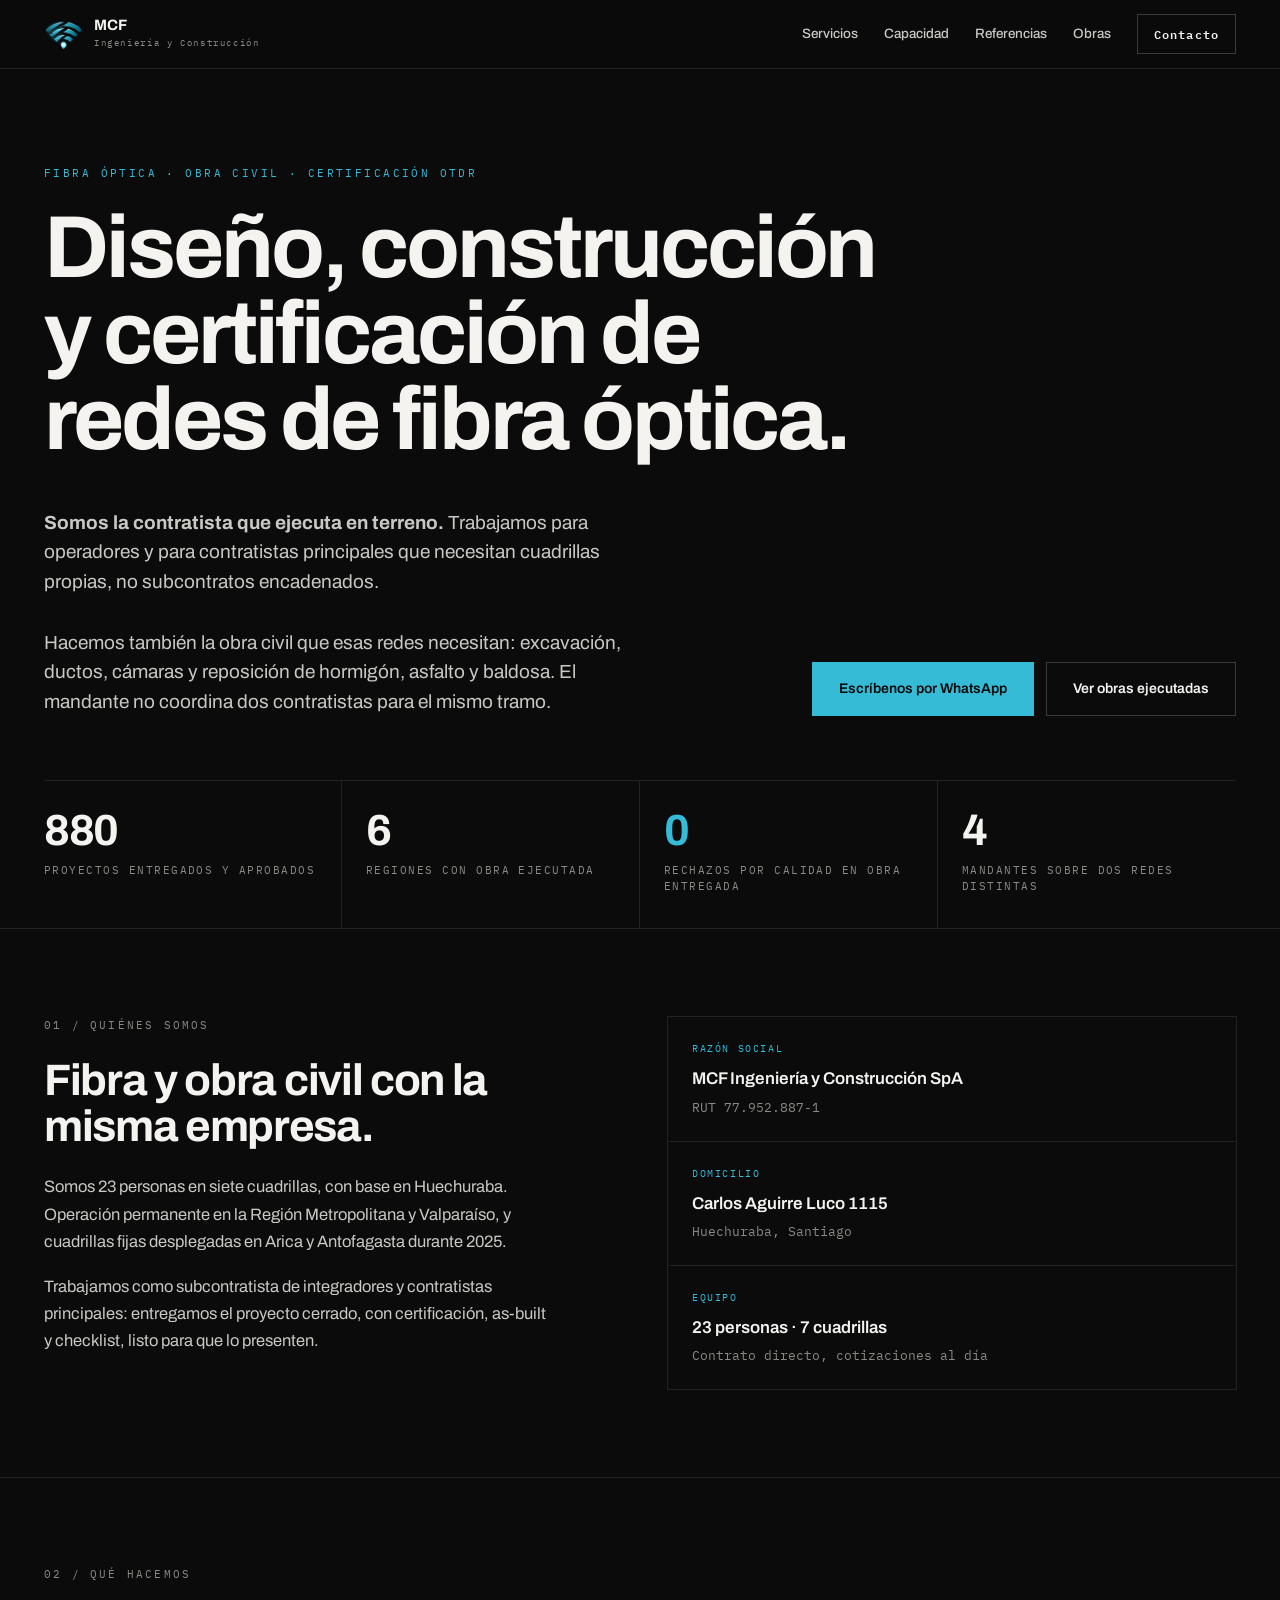
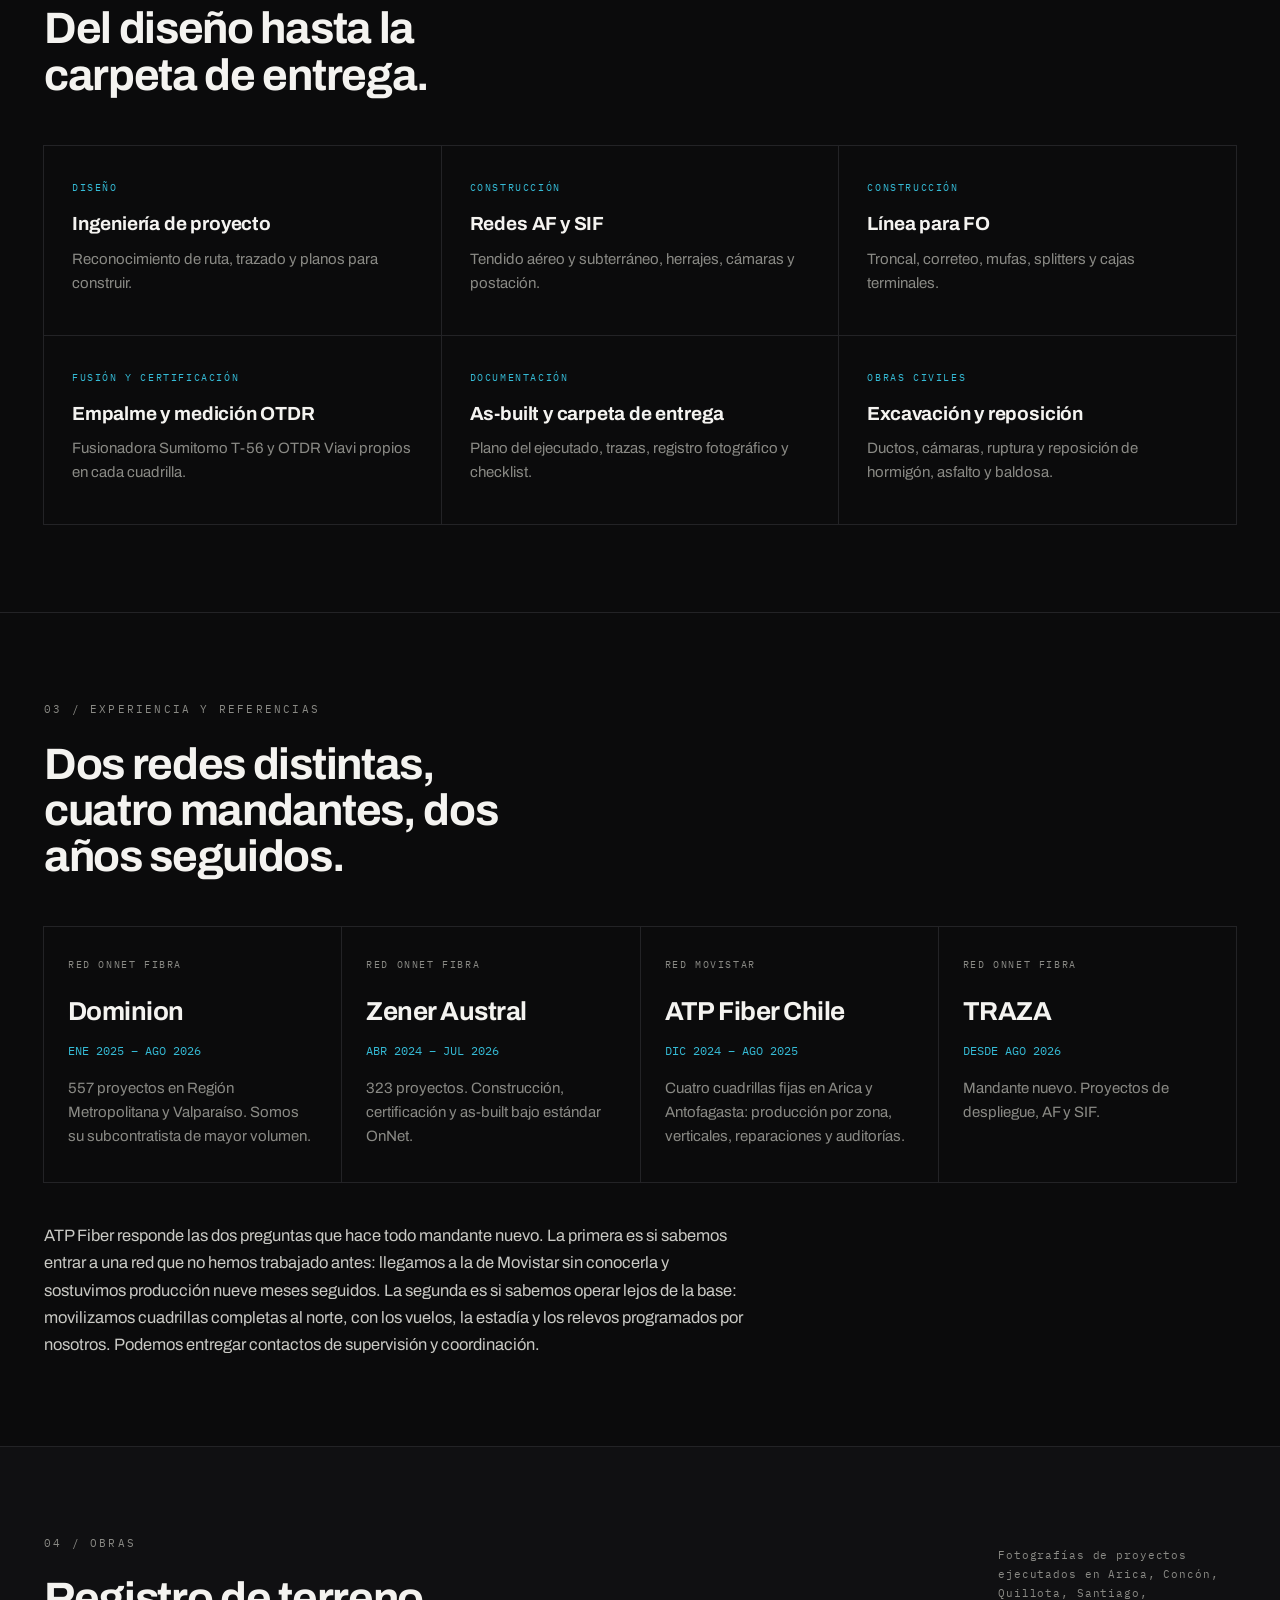
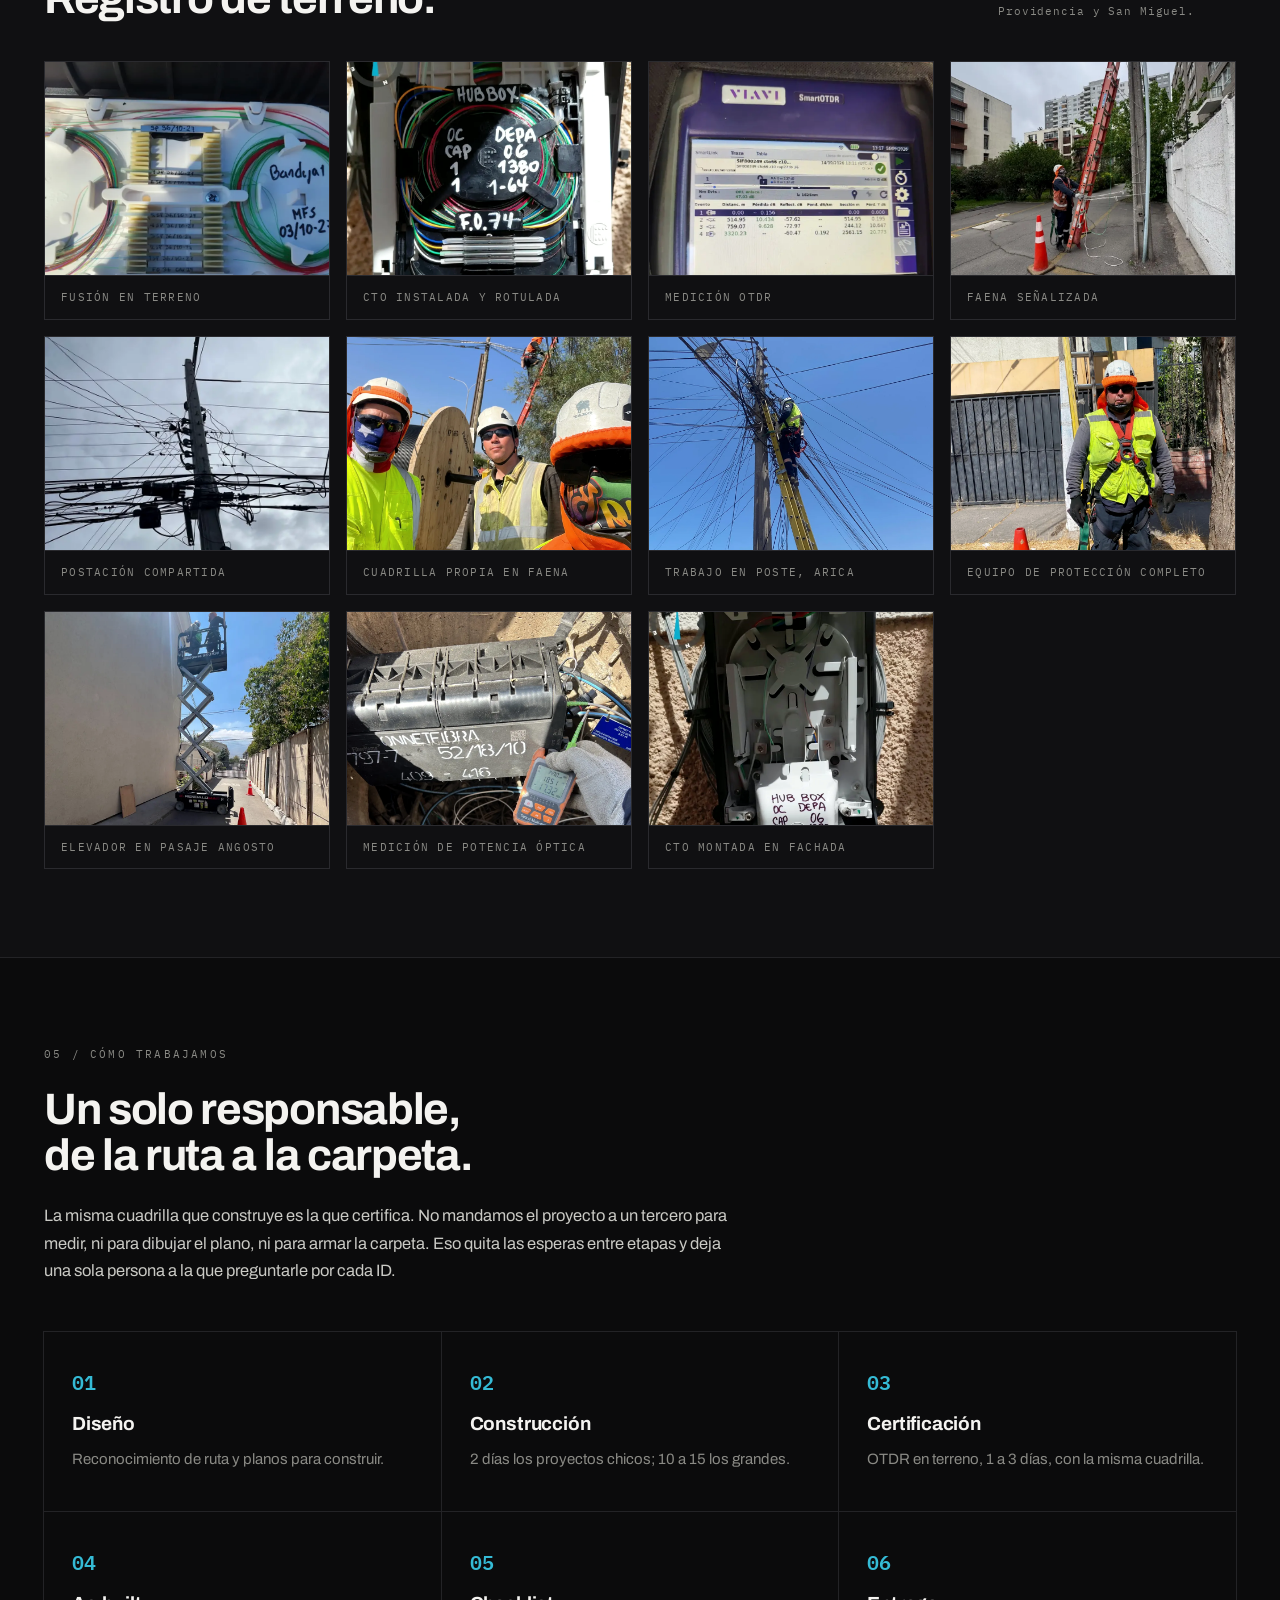
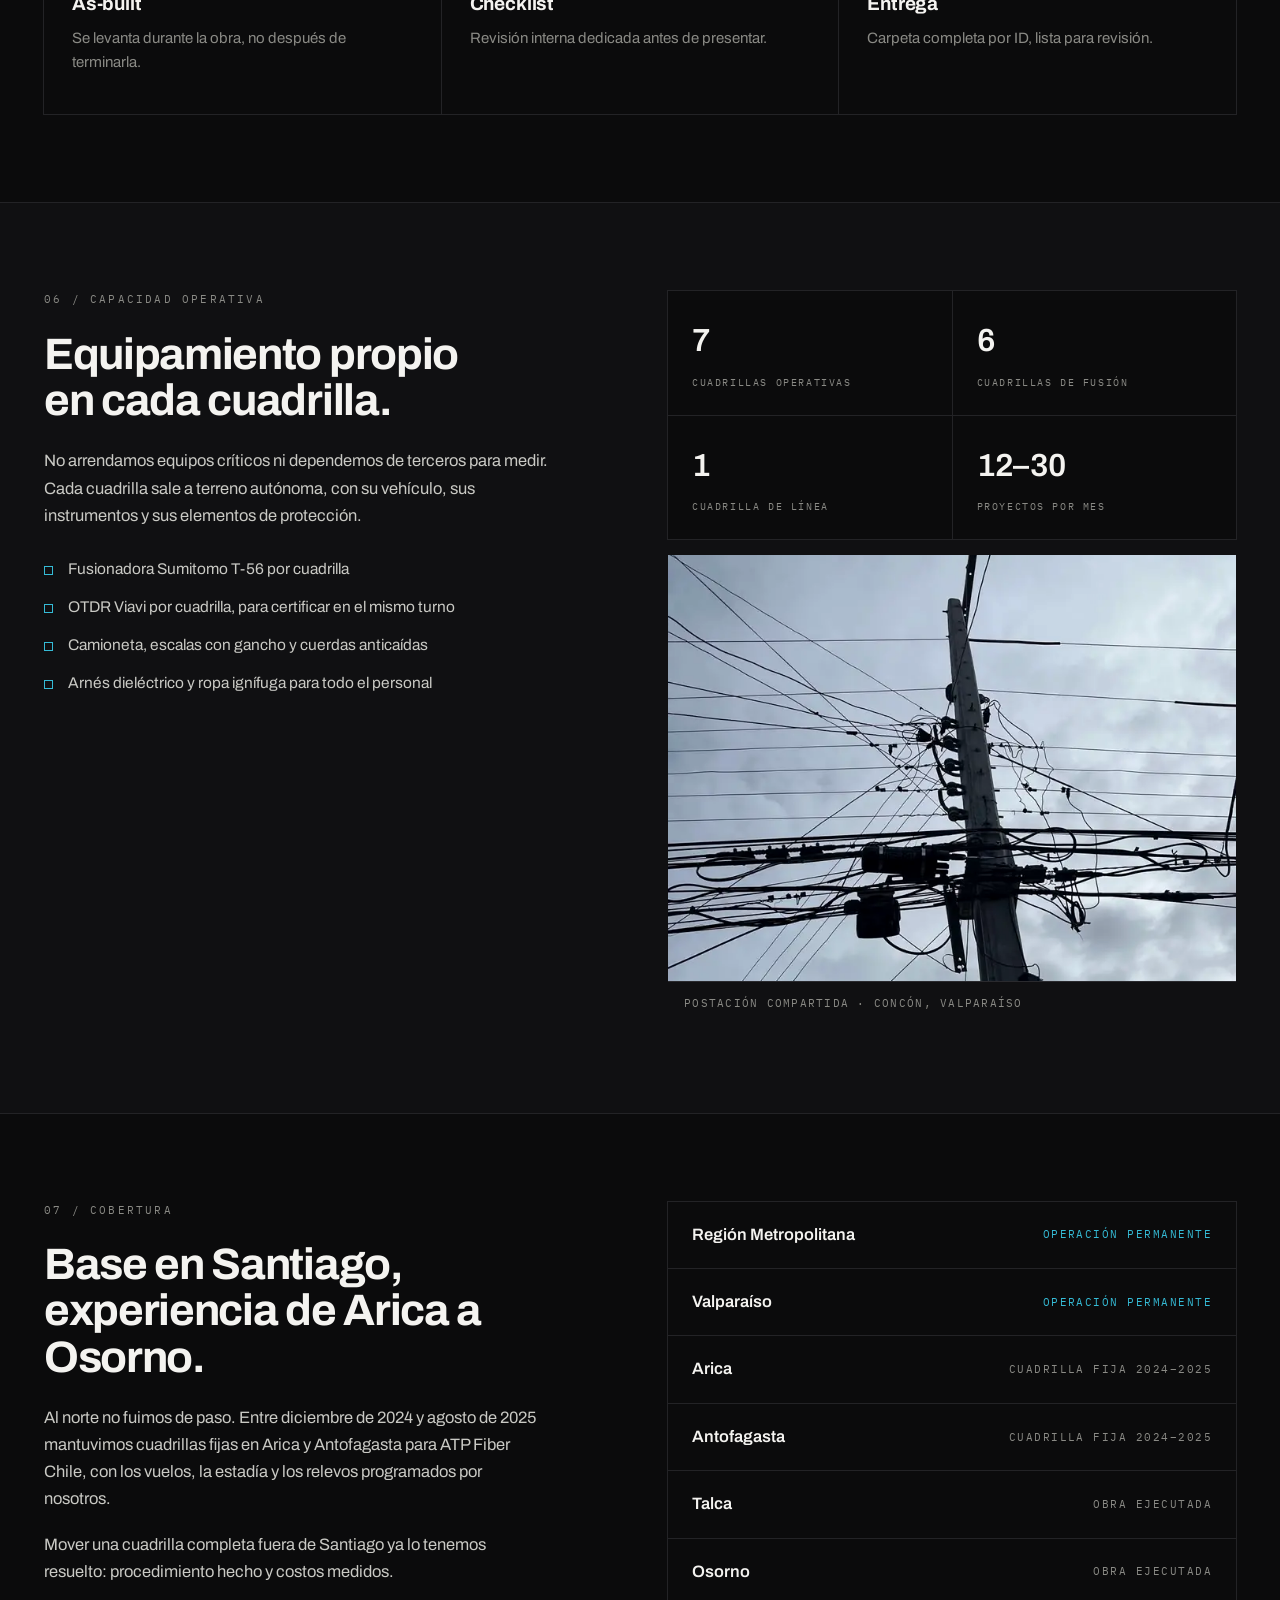
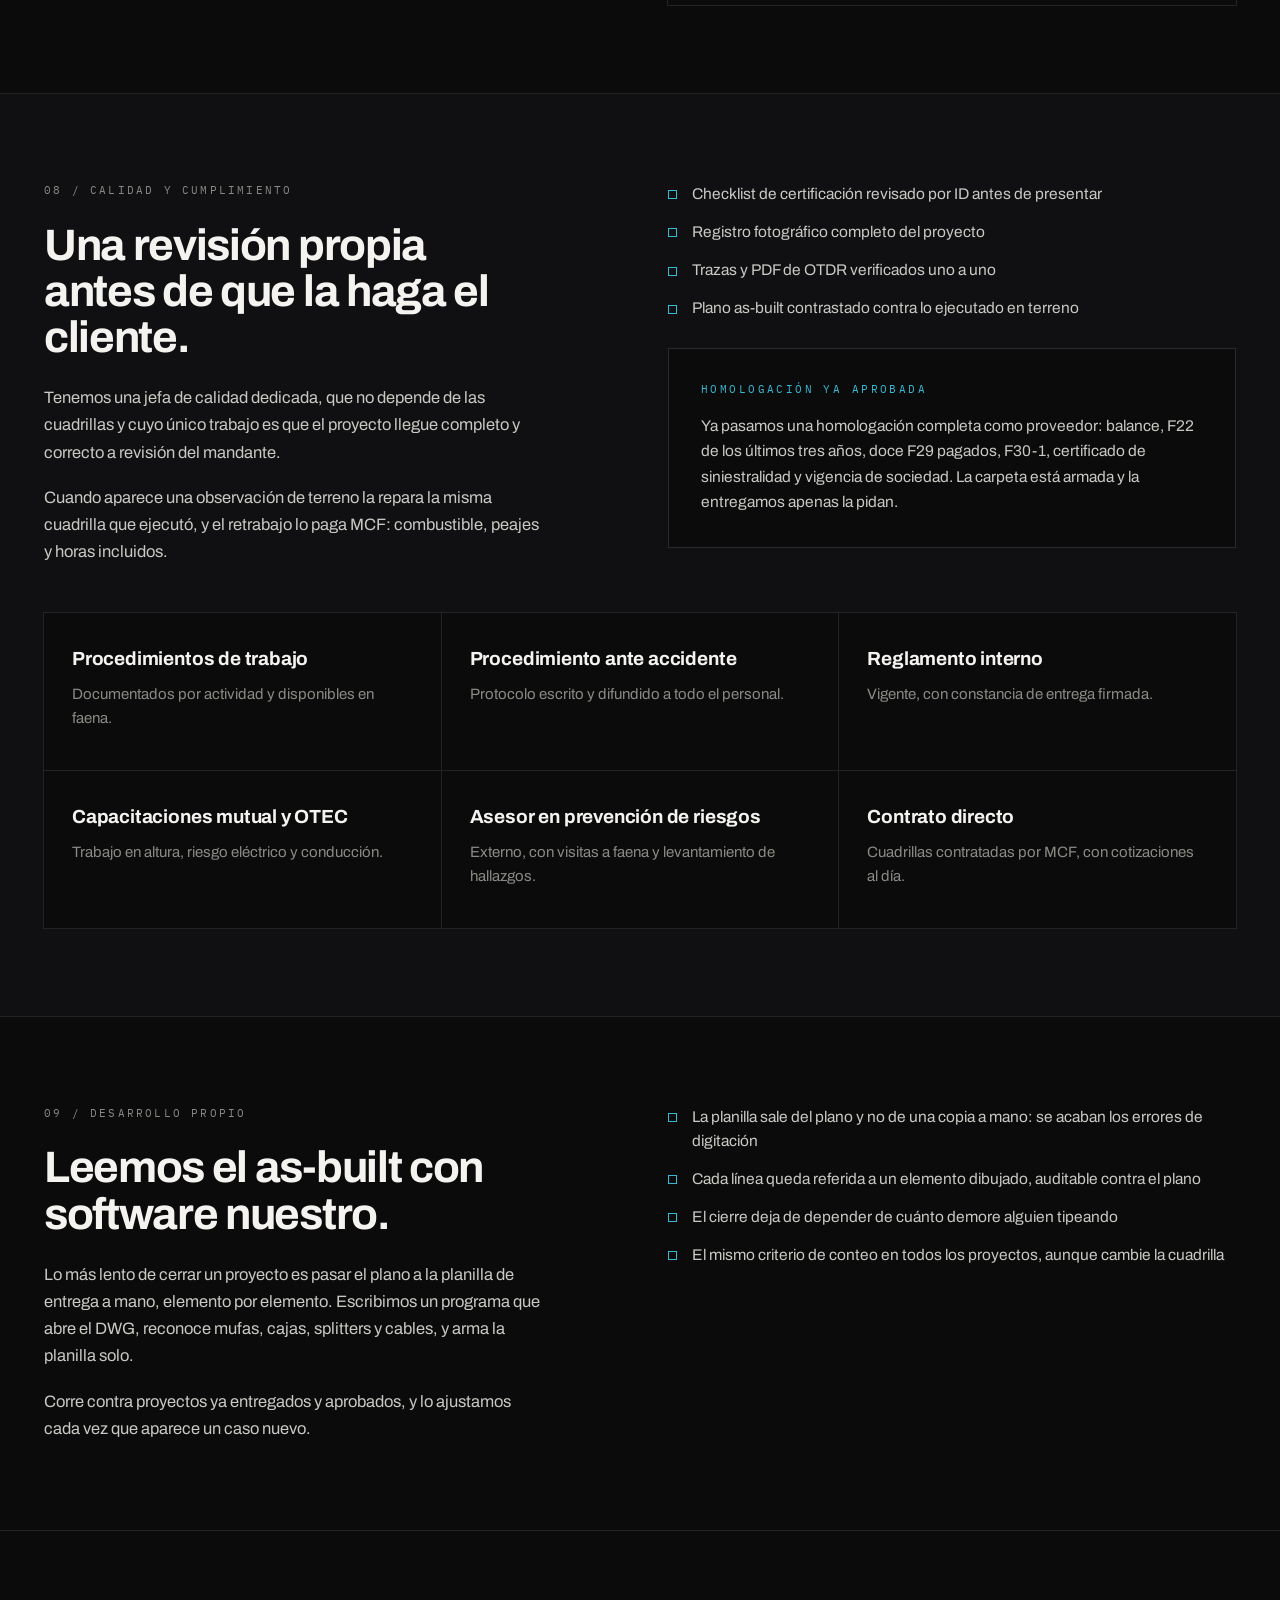
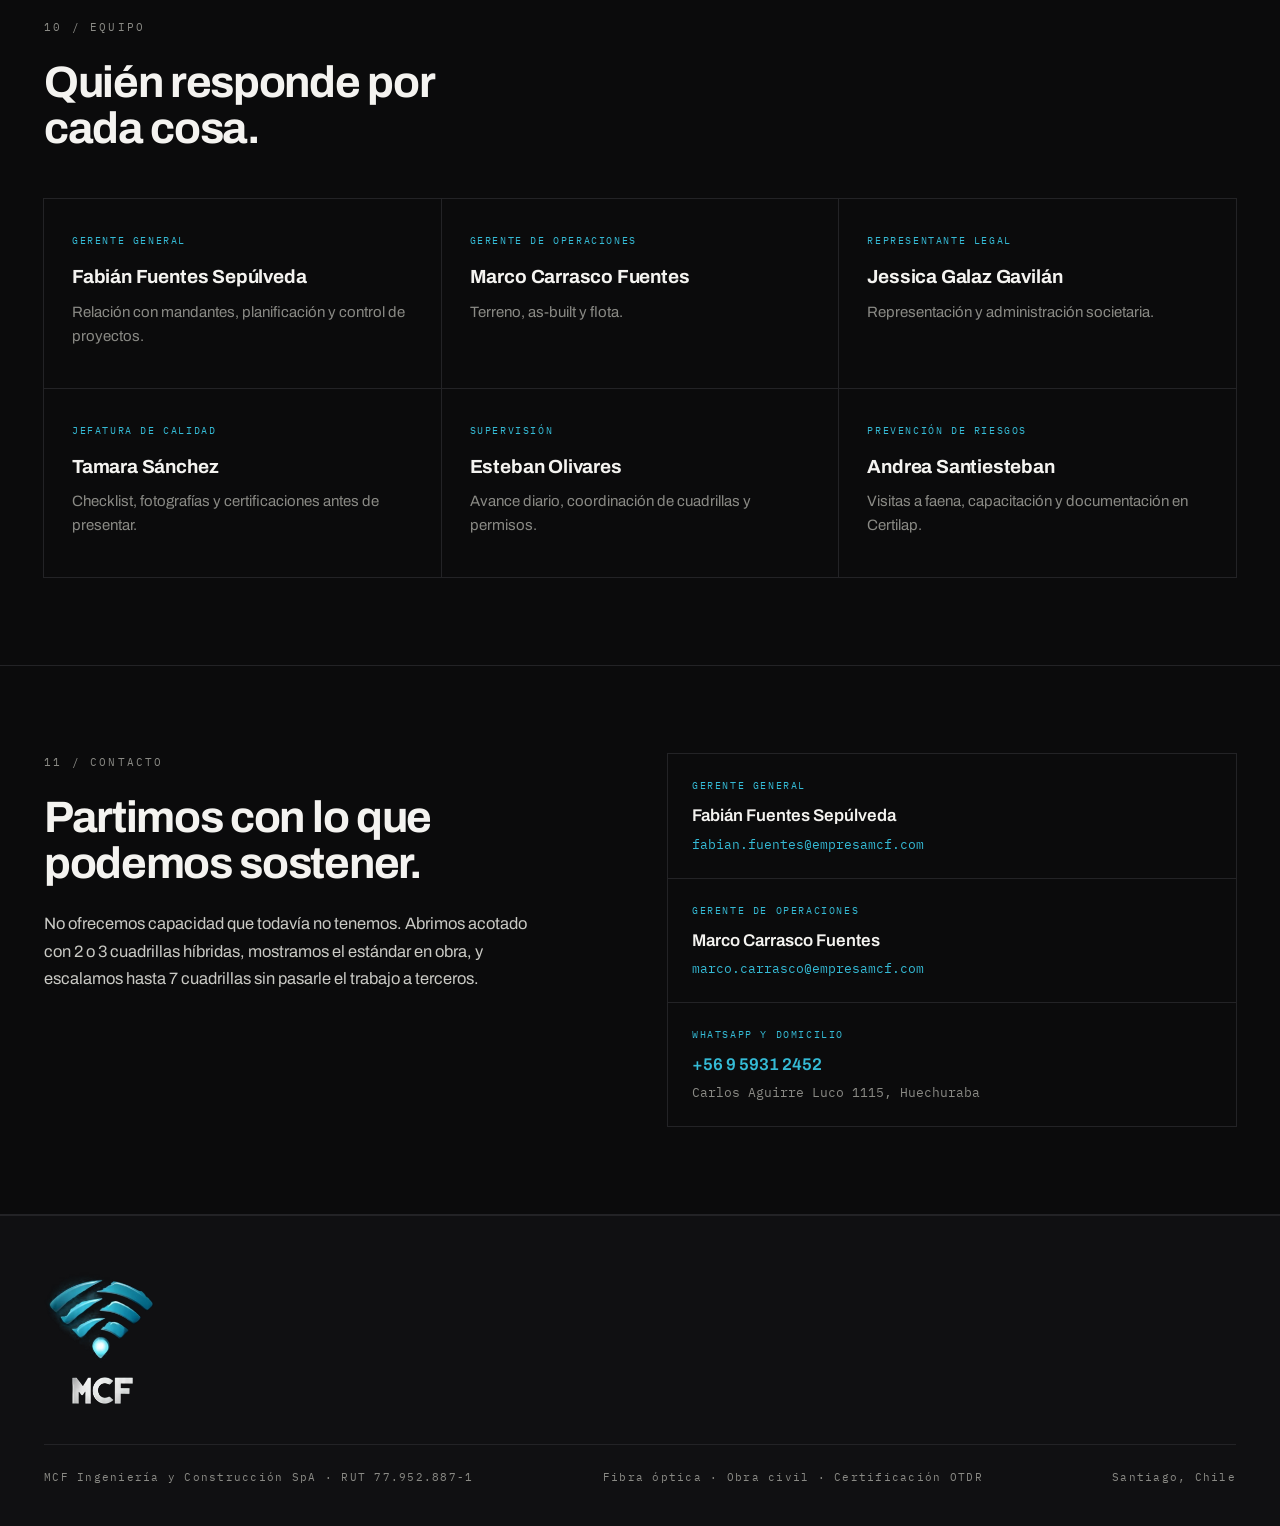
==== commit b9e0559f: "Cambiar el 98% por cero rechazos de calidad El 98% mezclaba dos cosas distintas: los rechazos por ca" ====
--- a/anterior/index.html
+++ b/anterior/index.html
@@ -105,8 +105,8 @@
           <small>Regiones con obra ejecutada</small>
         </div>
         <div>
-          <b class="acento">98%</b>
-          <small>Aprobación de lo presentado a revisión</small>
+          <b class="acento">0</b>
+          <small>Rechazos por calidad en obra entregada</small>
         </div>
         <div>
           <b>4</b>
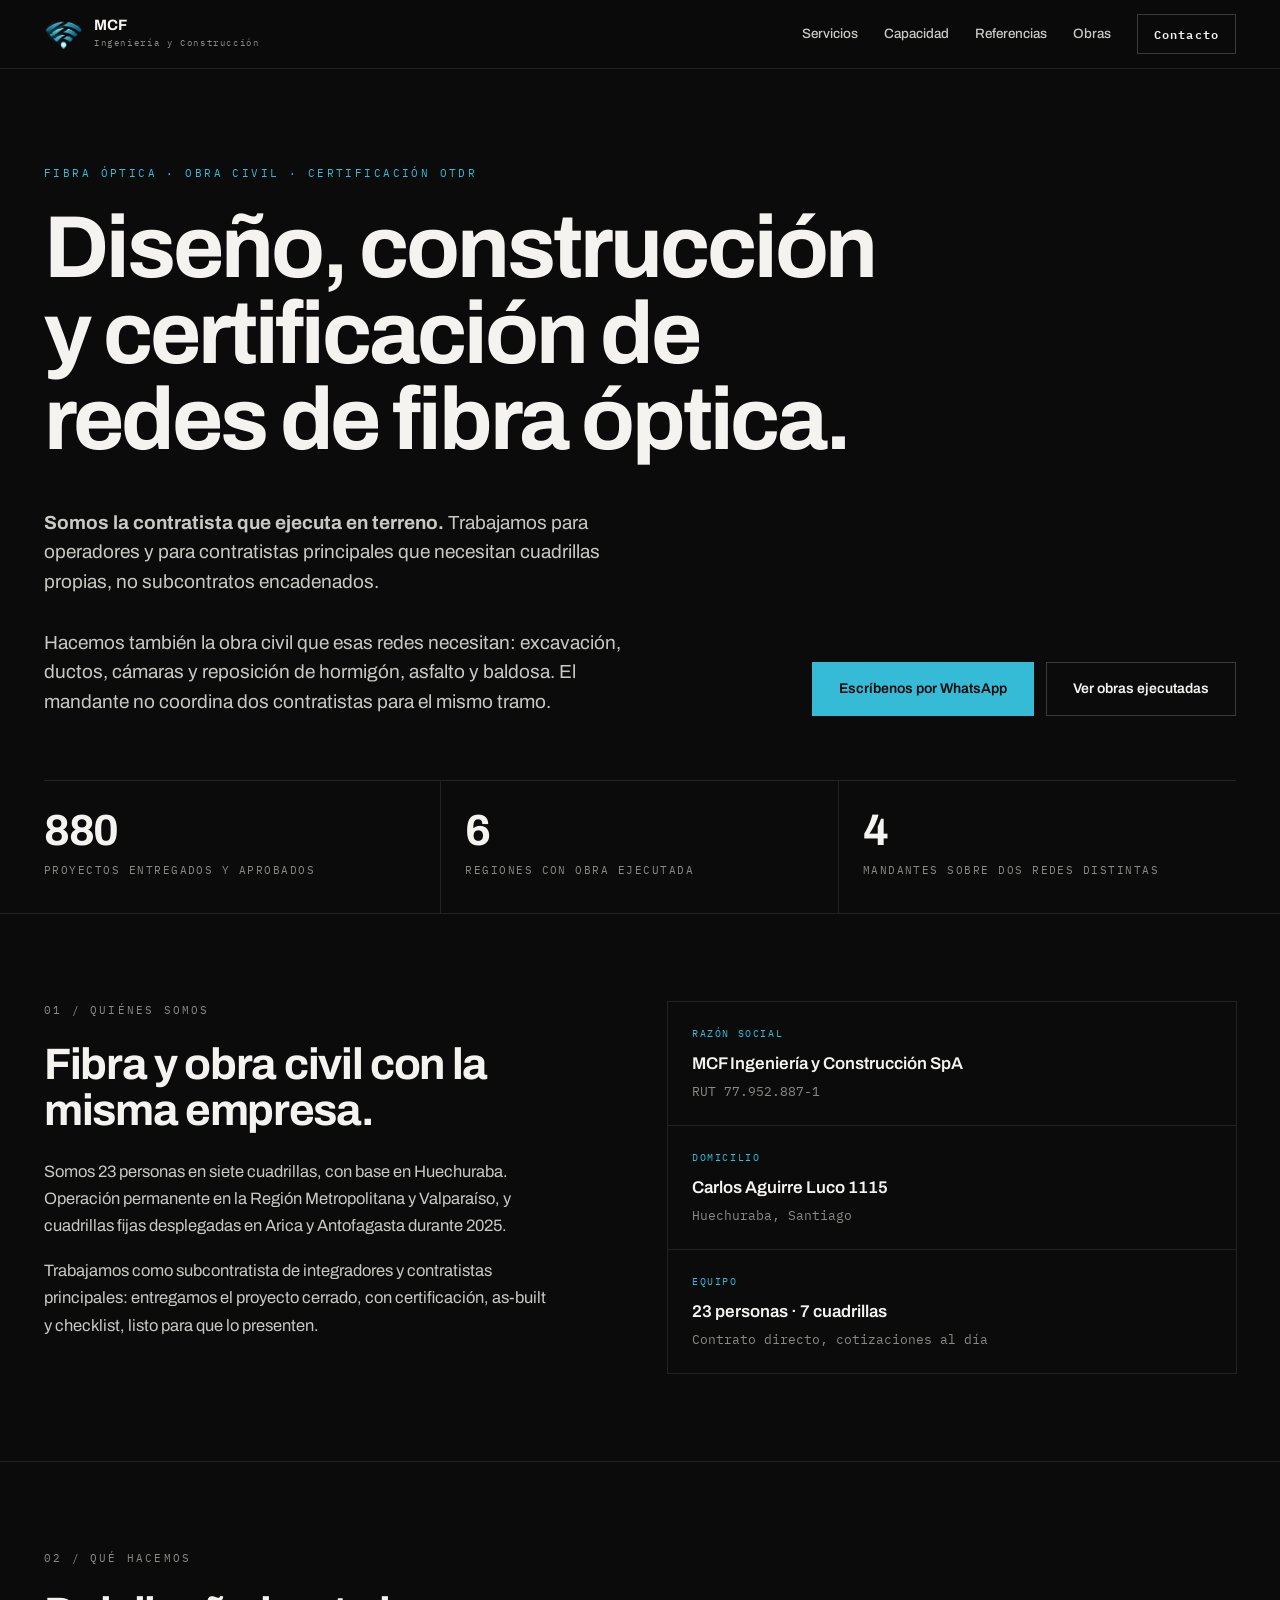
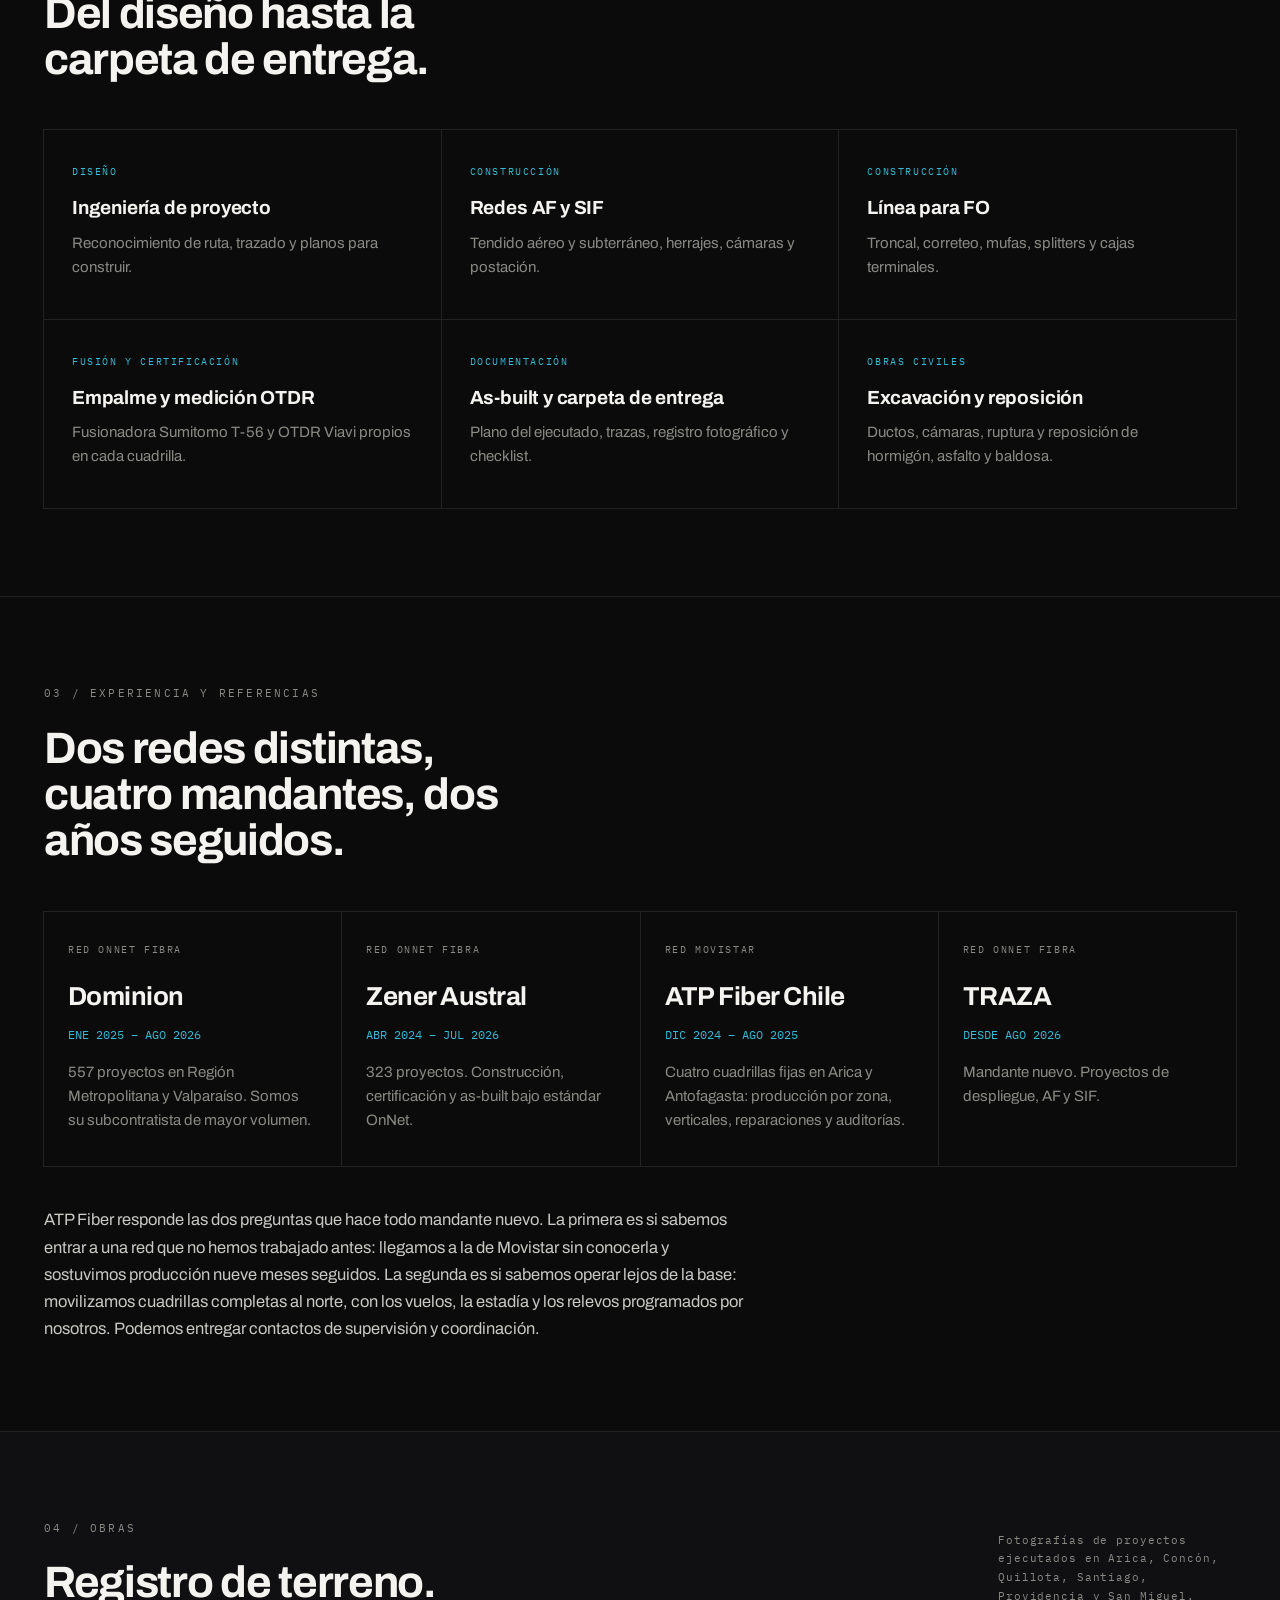
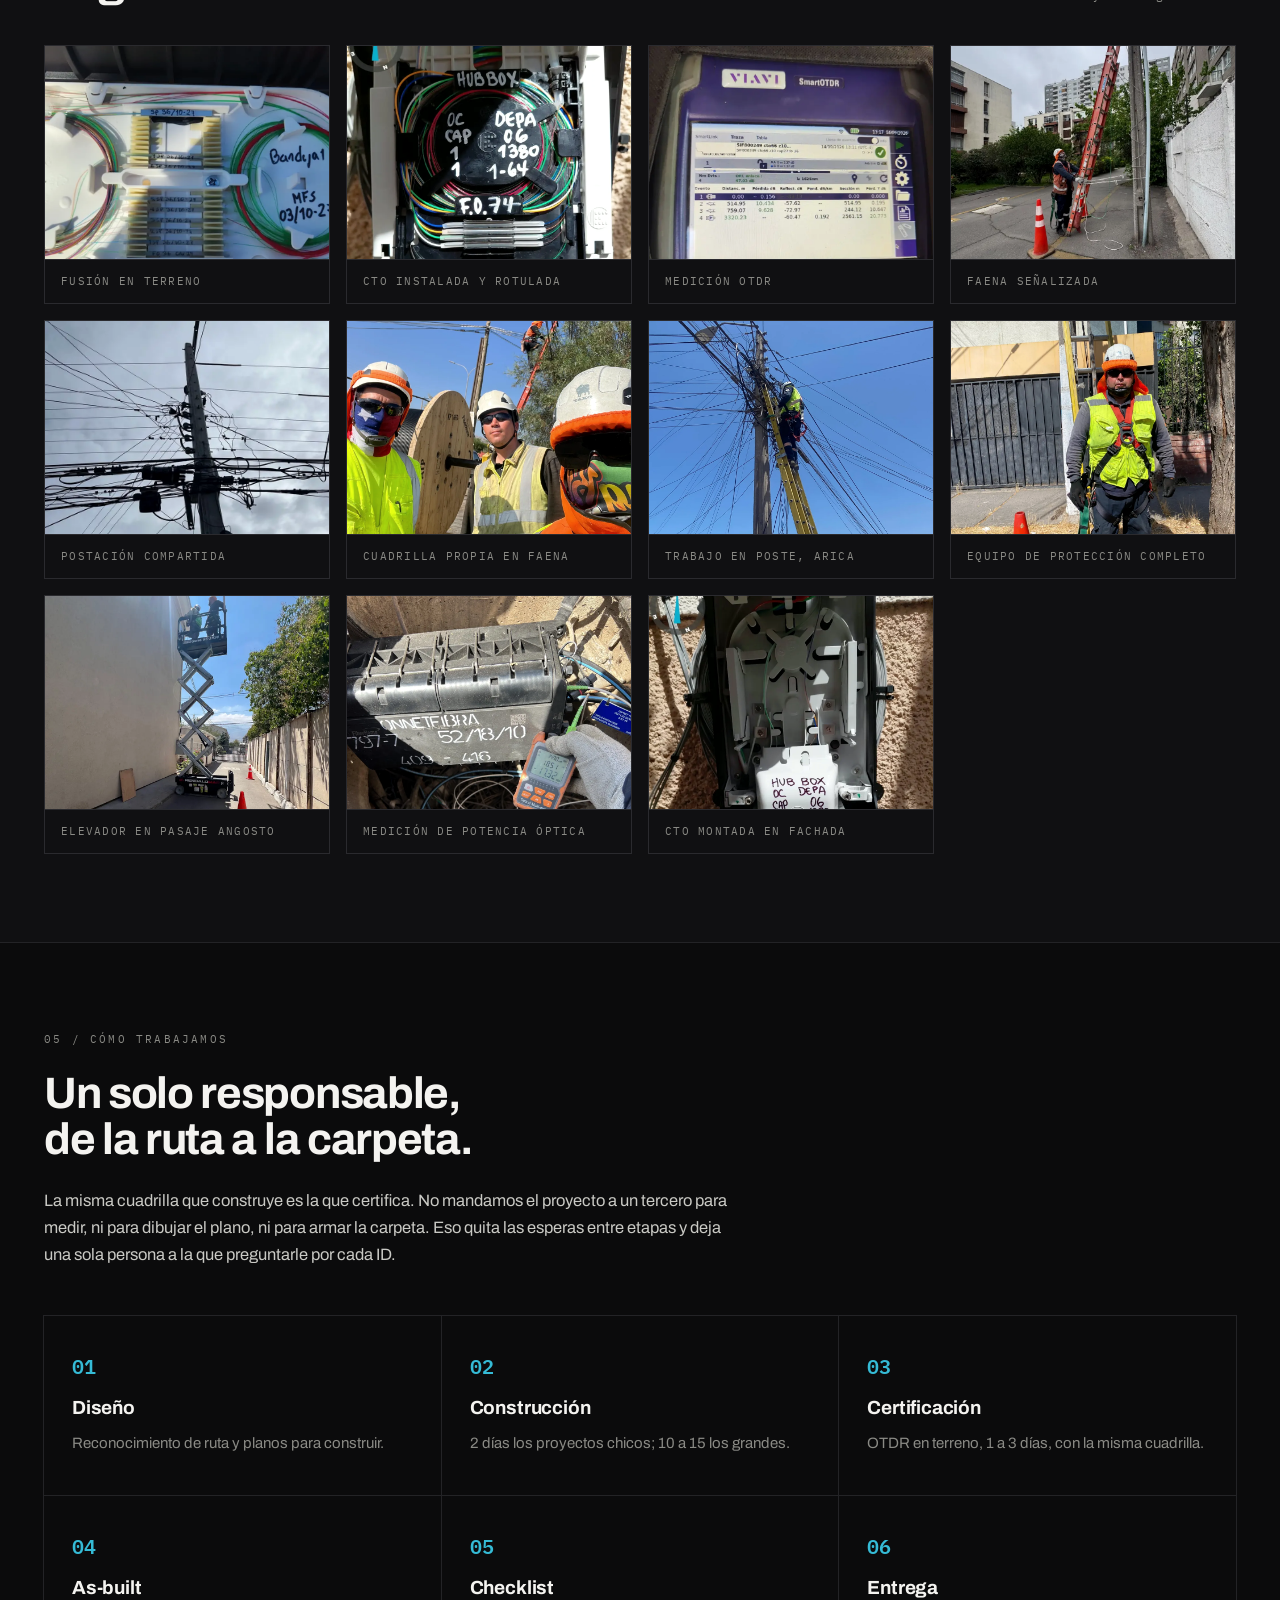
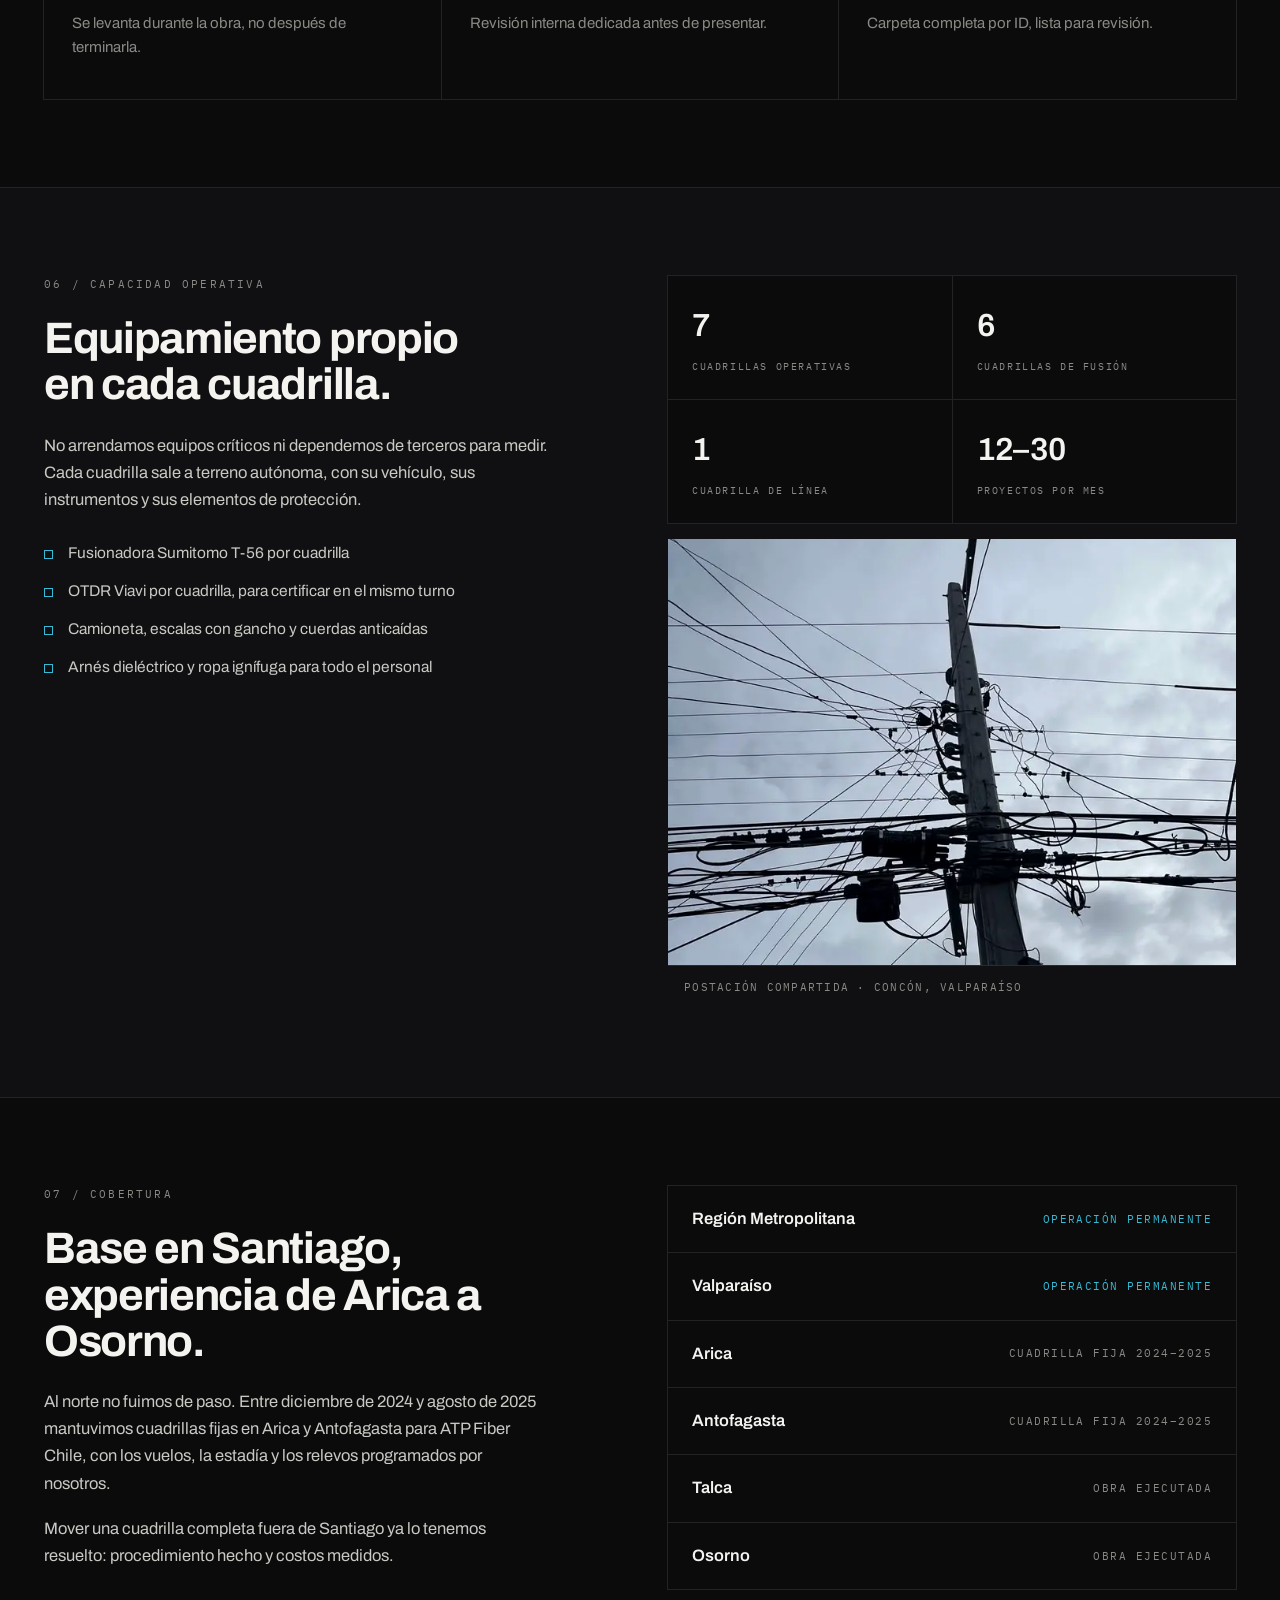
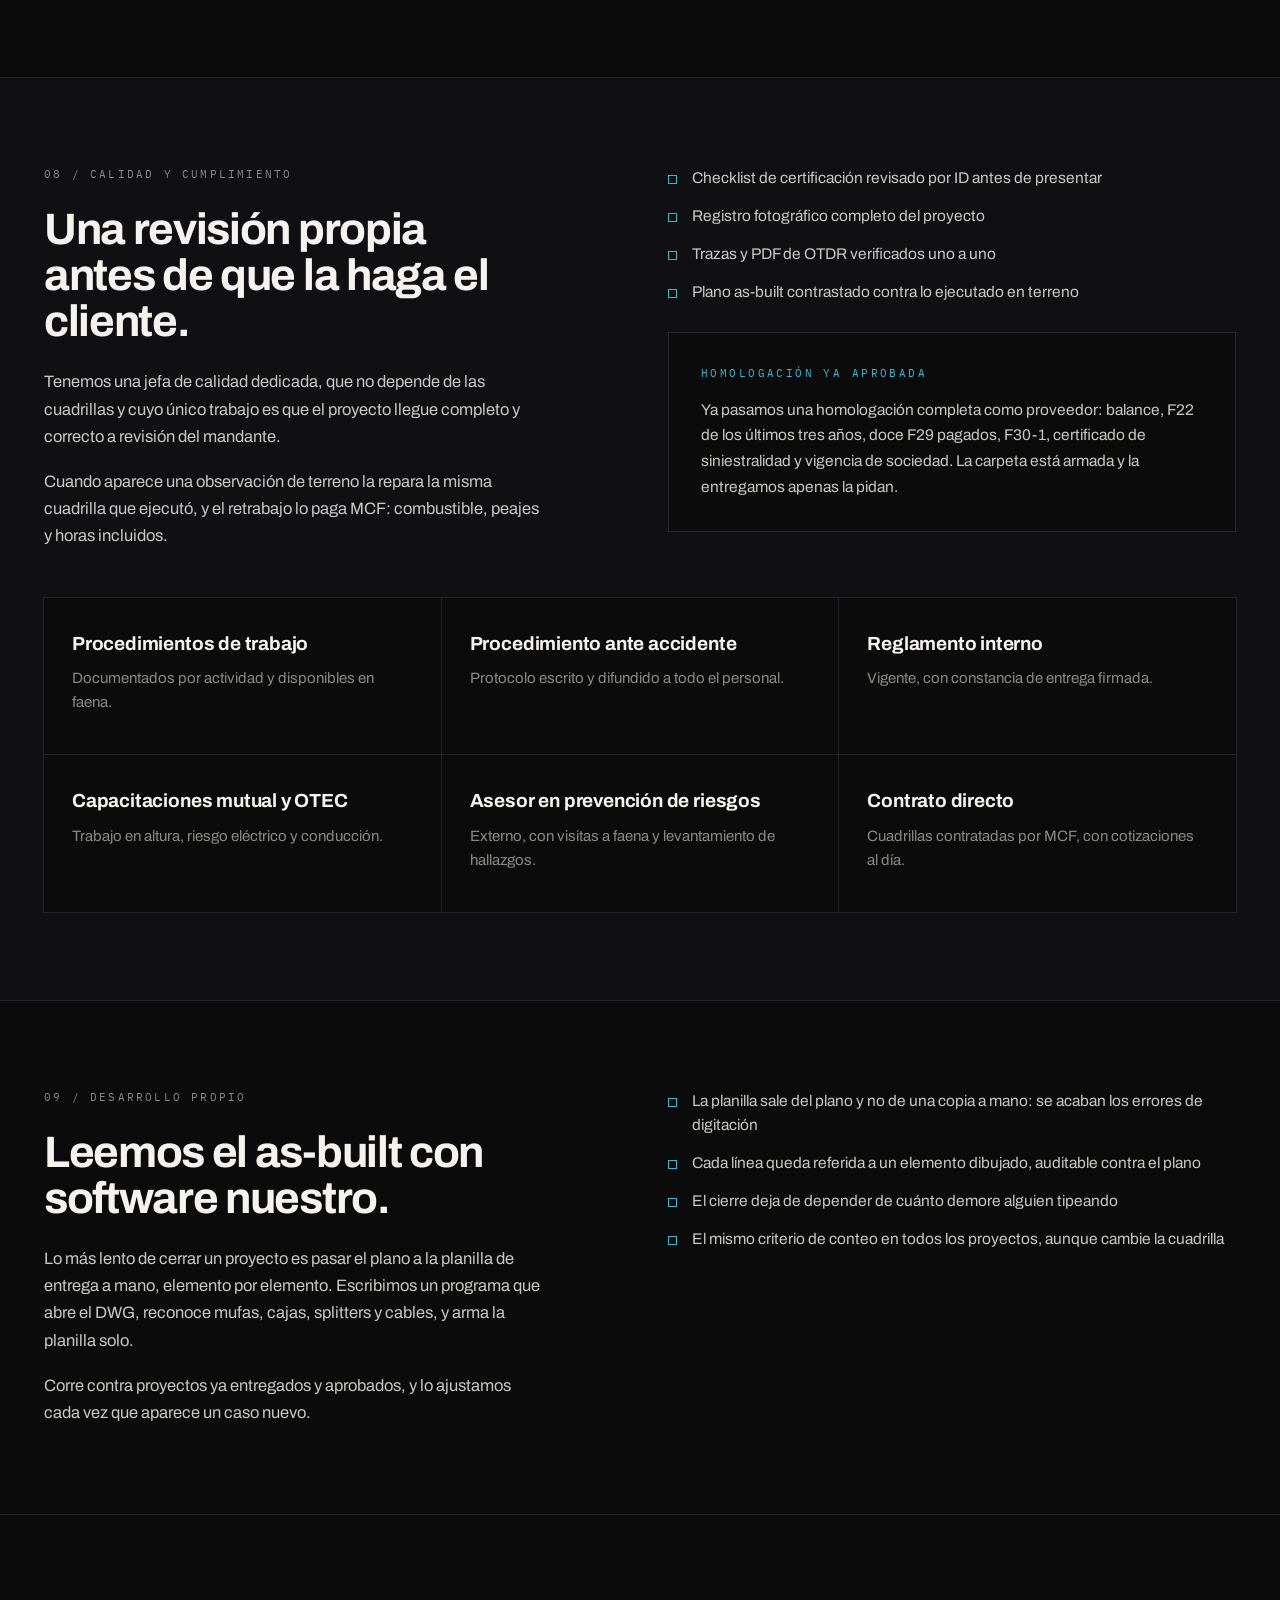
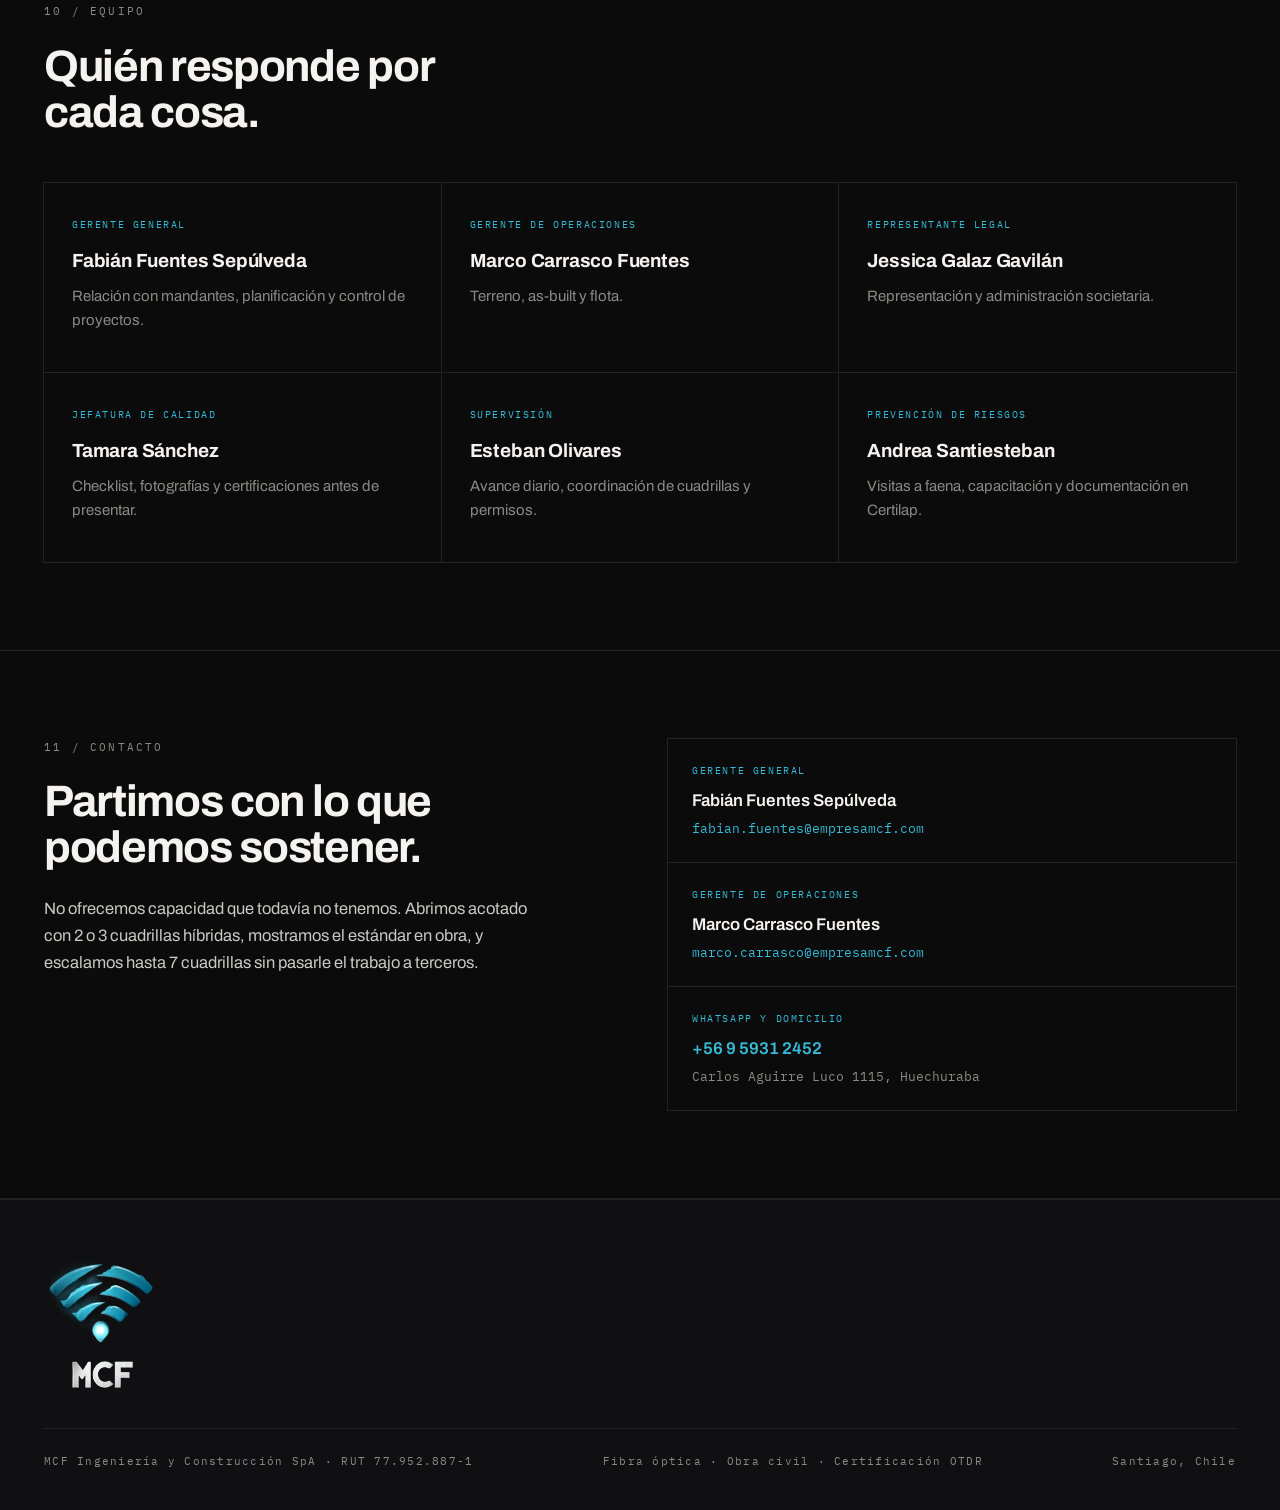
==== commit 06c822eb: "Quitar la cifra de calidad de la grilla El casillero repetia lo que ya dice "880 proyectos entregado" ====
--- a/anterior/index.html
+++ b/anterior/index.html
@@ -105,10 +105,6 @@
           <small>Regiones con obra ejecutada</small>
         </div>
         <div>
-          <b class="acento">0</b>
-          <small>Rechazos por calidad en obra entregada</small>
-        </div>
-        <div>
           <b>4</b>
           <small>Mandantes sobre dos redes distintas</small>
         </div>
